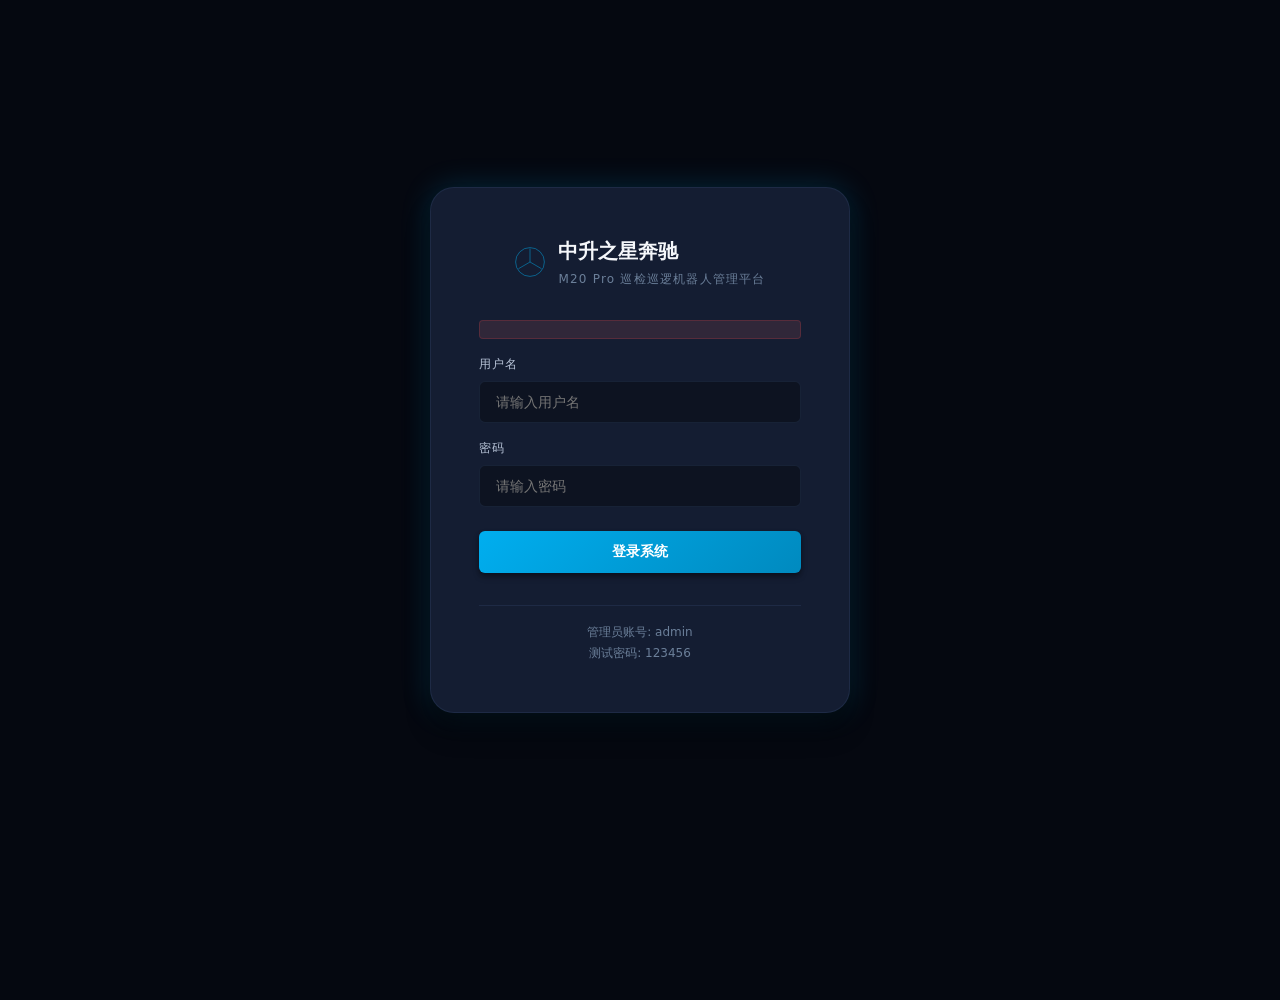
==== web/index.html @ 1d3c9c4a "refactor: 移动Web UI从docs/website到web/目录 - 移动 docs/website/ -> web/ - 更新 readonly-manifest.json: stati" ====
<!doctype html>
<html lang="zh-CN">
<head>
<meta charset="utf-8">
<meta name="viewport" content="width=device-width,initial-scale=1">
<title>中升之星奔驰 · M20 Pro 巡检巡逻机器人管理平台</title>
<link rel="stylesheet" href="css/style.css">
<script src="js/components/icons.js"></script>
<script src="js/components/toast.js"></script>
</head>
<body>
<!-- 登录覆盖层 -->
<div class="login-overlay" id="login-overlay">
  <div class="login-box">
    <div class="login-brand">
      <svg class="brand-star" viewBox="0 0 100 100" aria-label="Mercedes-Benz 三叉星徽" role="img">
        <circle cx="50" cy="50" r="45"/>
        <path d="M50 50 L50 8 M50 50 L14 71 M50 50 L86 71"/>
      </svg>
      <div class="login-brand-text">
        <strong>中升之星奔驰</strong>
        <small>M20 Pro 巡检巡逻机器人管理平台</small>
      </div>
    </div>
    <div class="login-error" id="login-error"></div>
    <form id="login-form" autocomplete="off">
      <label for="login-username">用户名</label>
      <input type="text" id="login-username" placeholder="请输入用户名" required autocomplete="username">
      <label for="login-password">密码</label>
      <input type="password" id="login-password" placeholder="请输入密码" required autocomplete="current-password">
      <button type="submit">登录系统</button>
    </form>
    <div class="login-footer">
      管理员账号: admin<br>
      测试密码: 123456
    </div>
  </div>
</div>

<!-- 主应用 -->
<div class="app" id="main-app" style="display:none" role="main">
  <!-- 状态更新区域（无障碍） -->
  <div id="live-region" aria-live="polite" aria-atomic="true" class="sr-only" style="position:absolute;width:1px;height:1px;overflow:hidden;clip:rect(0,0,0,0)"></div>
  <!-- 侧边栏 -->
  <aside class="sidebar" id="sidebar" role="navigation" aria-label="主导航">
    <div class="brand">
      <svg class="brand-star" viewBox="0 0 100 100" aria-label="Mercedes-Benz" role="img">
        <circle cx="50" cy="50" r="45"/>
        <path d="M50 50 L50 8 M50 50 L14 71 M50 50 L86 71"/>
      </svg>
      <div>
        <strong>中升之星奔驰</strong>
        <small>M20 Pro 巡检平台</small>
      </div>
    </div>
    
    <nav class="nav" aria-label="主导航">
      <button class="active" data-view="dashboard" aria-current="page">
        <svg width="16" height="16" viewBox="0 0 24 24" fill="none" stroke="currentColor" stroke-width="2"><rect x="3" y="3" width="7" height="7"/><rect x="14" y="3" width="7" height="7"/><rect x="14" y="14" width="7" height="7"/><rect x="3" y="14" width="7" height="7"/></svg>
        实时监控
      </button>
      <button data-view="patrol">
        <svg width="16" height="16" viewBox="0 0 24 24" fill="none" stroke="currentColor" stroke-width="2"><circle cx="12" cy="12" r="10"/><polyline points="12 6 12 12 16 14"/></svg>
        巡逻管理
      </button>
      <button data-view="devices">
        <svg width="16" height="16" viewBox="0 0 24 24" fill="none" stroke="currentColor" stroke-width="2"><circle cx="12" cy="12" r="3"/><path d="M19.4 15a1.65 1.65 0 0 0 .33 1.82l.06.06a2 2 0 0 1 0 2.83 2 2 0 0 1-2.83 0l-.06-.06a1.65 1.65 0 0 0-1.82-.33 1.65 1.65 0 0 0-1 1.51V21a2 2 0 0 1-2 2 2 2 0 0 1-2-2v-.09A1.65 1.65 0 0 0 9 19.4a1.65 1.65 0 0 0-1.82.33l-.06.06a2 2 0 0 1-2.83 0 2 2 0 0 1 0-2.83l.06-.06a1.65 1.65 0 0 0 .33-1.82 1.65 1.65 0 0 0-1.51-1H3a2 2 0 0 1-2-2 2 2 0 0 1 2-2h.09A1.65 1.65 0 0 0 4.6 9a1.65 1.65 0 0 0-.33-1.82l-.06-.06a2 2 0 0 1 0-2.83 2 2 0 0 1 2.83 0l.06.06a1.65 1.65 0 0 0 1.82.33H9a1.65 1.65 0 0 0 1-1.51V3a2 2 0 0 1 2-2 2 2 0 0 1 2 2v.09a1.65 1.65 0 0 0 1 1.51 1.65 1.65 0 0 0 1.82-.33l.06-.06a2 2 0 0 1 2.83 0 2 2 0 0 1 0 2.83l-.06.06a1.65 1.65 0 0 0-.33 1.82V9a1.65 1.65 0 0 0 1.51 1H21a2 2 0 0 1 2 2 2 2 0 0 1-2 2h-.09a1.65 1.65 0 0 0-1.51 1z"/></svg>
        设备管理
      </button>
      <button data-view="reports">
        <svg width="16" height="16" viewBox="0 0 24 24" fill="none" stroke="currentColor" stroke-width="2"><line x1="18" y1="20" x2="18" y2="10"/><line x1="12" y1="20" x2="12" y2="4"/><line x1="6" y1="20" x2="6" y2="14"/></svg>
        数据报表
      </button>
      <button data-view="settings">
        <svg width="16" height="16" viewBox="0 0 24 24" fill="none" stroke="currentColor" stroke-width="2"><circle cx="12" cy="12" r="3"/><path d="M19.4 15a1.65 1.65 0 0 0 .33 1.82l.06.06a2 2 0 0 1 0 2.83 2 2 0 0 1-2.83 0l-.06-.06a1.65 1.65 0 0 0-1.82-.33 1.65 1.65 0 0 0-1 1.51V21a2 2 0 0 1-2 2 2 2 0 0 1-2-2v-.09A1.65 1.65 0 0 0 9 19.4a1.65 1.65 0 0 0-1.82.33l-.06.06a2 2 0 0 1-2.83 0 2 2 0 0 1 0-2.83l.06-.06a1.65 1.65 0 0 0 .33-1.82 1.65 1.65 0 0 0-1.51-1H3a2 2 0 0 1-2-2 2 2 0 0 1 2-2h.09A1.65 1.65 0 0 0 4.6 9a1.65 1.65 0 0 0-.33-1.82l-.06-.06a2 2 0 0 1 0-2.83 2 2 0 0 1 2.83 0l.06.06a1.65 1.65 0 0 0 1.82.33H9a1.65 1.65 0 0 0 1-1.51V3a2 2 0 0 1 2-2 2 2 0 0 1 2 2v.09a1.65 1.65 0 0 0 1 1.51 1.65 1.65 0 0 0 1.82-.33l.06-.06a2 2 0 0 1 2.83 0 2 2 0 0 1 0 2.83l-.06.06a1.65 1.65 0 0 0-.33 1.82V9a1.65 1.65 0 0 0 1.51 1H21a2 2 0 0 1 2 2 2 2 0 0 1-2 2h-.09a1.65 1.65 0 0 0-1.51 1z"/></svg>
        系统设置
      </button>
    </nav>
    
    <div class="side-foot">
      中升之星奔驰 · M20 Pro<br>
      GOS: 10.21.31.104
    </div>
  </aside>

  <!-- 主内容区 -->
  <main class="main">
    <!-- 顶部栏 -->
    <header class="topbar">
      <div class="topbar-left">
        <h1>巡检监控中心</h1>
        <p>M20 Pro 移动机器人平台</p>
      </div>
      <div class="topbar-right">
        <span class="status-badge" id="conn-badge">连接中...</span>
        <span class="time" id="clock">--:--:--</span>
        <span class="status-badge" id="alert-count">告警: 0</span>
        <div class="user" id="user-area">
          <div class="avatar">管</div>
          <span>管理员</span>
          <button id="logout-btn" type="button" title="退出登录">×</button>
        </div>
      </div>
    </header>

    <!-- 内容区 -->
    <div class="content" id="content">
      <!-- 实时监控视图 -->
      <div id="view-dashboard" class="view-container">
        <!-- 指标卡片 -->
        <section class="metrics">
          <div class="metric">
            <div class="metric-icon success">
              <svg width="20" height="20" viewBox="0 0 24 24" fill="none" stroke="currentColor" stroke-width="2"><path d="M12 2L2 7l10 5 10-5-10-5z"/><path d="M2 17l10 5 10-5"/><path d="M2 12l10 5 10-5"/></svg>
            </div>
            <div>
              <label>在线巡逻机器人</label>
              <strong id="robot-count">0 台</strong>
              <span id="robot-status">等待连接</span>
            </div>
          </div>
          <div class="metric">
            <div class="metric-icon">
              <svg width="20" height="20" viewBox="0 0 24 24" fill="none" stroke="currentColor" stroke-width="2"><polyline points="23 4 23 10 17 10"/><polyline points="1 20 1 14 7 14"/><path d="M3.51 9a9 9 0 0 1 14.85-3.36L23 10M1 14l4.64 4.36A9 9 0 0 0 20.49 15"/></svg>
            </div>
            <div>
              <label>今日巡检圈数</label>
              <strong id="laps-count">0</strong>
              <span>来自 nav_status</span>
            </div>
          </div>
          <div class="metric">
            <div class="metric-icon">
              <svg width="20" height="20" viewBox="0 0 24 24" fill="none" stroke="currentColor" stroke-width="2"><circle cx="12" cy="12" r="10"/><circle cx="12" cy="12" r="6"/><circle cx="12" cy="12" r="2"/></svg>
            </div>
            <div>
              <label>覆盖率</label>
              <strong id="coverage-rate">0%</strong>
              <span>基于位置数据</span>
            </div>
          </div>
          <div class="metric">
            <div class="metric-icon warning">
              <svg width="20" height="20" viewBox="0 0 24 24" fill="none" stroke="currentColor" stroke-width="2"><path d="M10.29 3.86L1.82 18a2 2 0 0 0 1.71 3h16.94a2 2 0 0 0 1.71-3L13.71 3.86a2 2 0 0 0-3.42 0z"/><line x1="12" y1="9" x2="12" y2="13"/><line x1="12" y1="17" x2="12.01" y2="17"/></svg>
            </div>
            <div>
              <label>待处理工单</label>
              <strong id="work-orders">0</strong>
              <span>异常计数</span>
            </div>
          </div>
        </section>

        <!-- 视频墙 + 状态面板 -->
        <section class="monitor-grid">
          <!-- 左侧：视频墙 -->
          <div class="video-section">
            <div class="camera-wall" id="camera-wall">
              <!-- 前向本体相机 -->
              <div class="camera" data-source="front">
                <div class="camera-header">
                  <span class="camera-label">前向本体相机</span>
                  <span class="camera-status offline" id="status-front">● 未连接</span>
                </div>
                <div class="camera-view">
                  <video id="video-front" class="camera-video" autoplay muted playsinline></video>
                  <div class="camera-placeholder" id="placeholder-front">
                    <div class="placeholder-icon">
                      <svg width="32" height="32" viewBox="0 0 24 24" fill="none" stroke="currentColor" stroke-width="1.5"><path d="M23 19a2 2 0 0 1-2 2H3a2 2 0 0 1-2-2V8a2 2 0 0 1 2-2h4l2-3h6l2 3h4a2 2 0 0 1 2 2z"/><circle cx="12" cy="13" r="4"/></svg>
                    </div>
                    <div class="placeholder-text">前向相机 — 就绪（点击启动）</div>
                  </div>
                </div>
                <div class="camera-controls">
                  <button data-camera-action="start" data-camera="front" title="启动视频">▶ 启动</button>
                  <button data-camera-action="fullscreen" data-camera="front" title="全屏">
                      <svg width="14" height="14" viewBox="0 0 24 24" fill="none" stroke="currentColor" stroke-width="2"><polyline points="15 3 21 3 21 9"/><polyline points="9 21 3 21 3 15"/><line x1="21" y1="3" x2="14" y2="10"/><line x1="3" y1="21" x2="10" y2="14"/></svg>
                      全屏
                    </button>
                  <button data-camera-action="capture" data-camera="front" title="截图">
                    <svg width="14" height="14" viewBox="0 0 24 24" fill="none" stroke="currentColor" stroke-width="2">
                      <path d="M23 19a2 2 0 0 1-2 2H3a2 2 0 0 1-2-2V8a2 2 0 0 1 2-2h4l2-3h6l2 3h4a2 2 0 0 1 2 2z"/>
                      <circle cx="12" cy="13" r="4"/>
                    </svg>
                    截图
                  </button>
                </div>
              </div>
              
              <!-- 后向本体相机 -->
              <div class="camera" data-source="rear">
                <div class="camera-header">
                  <span class="camera-label">后向本体相机</span>
                  <span class="camera-status offline" id="status-rear">● 未连接</span>
                </div>
                <div class="camera-view">
                  <video id="video-rear" class="camera-video" autoplay muted playsinline></video>
                  <div class="camera-placeholder" id="placeholder-rear">
                    <div class="placeholder-icon">
                      <svg width="32" height="32" viewBox="0 0 24 24" fill="none" stroke="currentColor" stroke-width="1.5"><path d="M23 19a2 2 0 0 1-2 2H3a2 2 0 0 1-2-2V8a2 2 0 0 1 2-2h4l2-3h6l2 3h4a2 2 0 0 1 2 2z"/><circle cx="12" cy="13" r="4"/></svg>
                    </div>
                    <div class="placeholder-text">后向相机 — 就绪（点击启动）</div>
                  </div>
                </div>
                <div class="camera-controls">
                  <button data-camera-action="start" data-camera="rear" title="启动视频">▶ 启动</button>
                  <button data-camera-action="fullscreen" data-camera="rear" title="全屏">
                      <svg width="14" height="14" viewBox="0 0 24 24" fill="none" stroke="currentColor" stroke-width="2"><polyline points="15 3 21 3 21 9"/><polyline points="9 21 3 21 3 15"/><line x1="21" y1="3" x2="14" y2="10"/><line x1="3" y1="21" x2="10" y2="14"/></svg>
                      全屏
                    </button>
                  <button data-camera-action="capture" data-camera="rear" title="截图">
                    <svg width="14" height="14" viewBox="0 0 24 24" fill="none" stroke="currentColor" stroke-width="2">
                      <path d="M23 19a2 2 0 0 1-2 2H3a2 2 0 0 1-2-2V8a2 2 0 0 1 2-2h4l2-3h6l2 3h4a2 2 0 0 1 2 2z"/>
                      <circle cx="12" cy="13" r="4"/>
                    </svg>
                    截图
                  </button>
                </div>
              </div>
              
              <!-- 云台可见光相机 -->
              <div class="camera" data-source="thermal">
                <div class="camera-header">
                  <span class="camera-label">云台可见光</span>
                  <span class="camera-status offline" id="status-thermal">● 未连接</span>
                </div>
                <div class="camera-view">
                  <video id="video-thermal" class="camera-video" autoplay muted playsinline></video>
                  <div class="camera-placeholder" id="placeholder-thermal">
                    <div class="placeholder-icon">
                      <svg width="32" height="32" viewBox="0 0 24 24" fill="none" stroke="currentColor" stroke-width="1.5"><path d="M23 19a2 2 0 0 1-2 2H3a2 2 0 0 1-2-2V8a2 2 0 0 1 2-2h4l2-3h6l2 3h4a2 2 0 0 1 2 2z"/><circle cx="12" cy="13" r="4"/></svg>
                    </div>
                    <div class="placeholder-text">云台可见光 — 就绪（点击启动）</div>
                  </div>
                </div>
                <div class="camera-controls">
                  <button data-camera-action="probe" data-camera="thermal" title="探测视频">⚡ 探测</button>
                  <button data-camera-action="fullscreen" data-camera="thermal" title="全屏">
                      <svg width="14" height="14" viewBox="0 0 24 24" fill="none" stroke="currentColor" stroke-width="2"><polyline points="15 3 21 3 21 9"/><polyline points="9 21 3 21 3 15"/><line x1="21" y1="3" x2="14" y2="10"/><line x1="3" y1="21" x2="10" y2="14"/></svg>
                      全屏
                    </button>
                  <button data-camera-action="capture" data-camera="thermal" title="截图">
                    <svg width="14" height="14" viewBox="0 0 24 24" fill="none" stroke="currentColor" stroke-width="2">
                      <path d="M23 19a2 2 0 0 1-2 2H3a2 2 0 0 1-2-2V8a2 2 0 0 1 2-2h4l2-3h6l2 3h4a2 2 0 0 1 2 2z"/>
                      <circle cx="12" cy="13" r="4"/>
                    </svg>
                    截图
                  </button>
                </div>
              </div>
              
              <!-- 热成像相机 -->
              <div class="camera" data-source="body_front">
                <div class="camera-header">
                  <span class="camera-label">热成像相机</span>
                  <span class="camera-status offline" id="status-body_front">● 未连接</span>
                </div>
                <div class="camera-view">
                  <video id="video-body_front" class="camera-video" autoplay muted playsinline></video>
                  <div class="camera-placeholder" id="placeholder-body_front">
                    <div class="placeholder-icon">
                      <svg width="32" height="32" viewBox="0 0 24 24" fill="none" stroke="currentColor" stroke-width="1.5"><path d="M23 19a2 2 0 0 1-2 2H3a2 2 0 0 1-2-2V8a2 2 0 0 1 2-2h4l2-3h6l2 3h4a2 2 0 0 1 2 2z"/><circle cx="12" cy="13" r="4"/></svg>
                    </div>
                    <div class="placeholder-text">热成像相机 — 就绪（点击启动）</div>
                  </div>
                </div>
                <div class="camera-controls">
                  <button data-camera-action="probe" data-camera="body_front" title="探测视频">⚡ 探测</button>
                  <button data-camera-action="fullscreen" data-camera="body_front" title="全屏">
                      <svg width="14" height="14" viewBox="0 0 24 24" fill="none" stroke="currentColor" stroke-width="2"><polyline points="15 3 21 3 21 9"/><polyline points="9 21 3 21 3 15"/><line x1="21" y1="3" x2="14" y2="10"/><line x1="3" y1="21" x2="10" y2="14"/></svg>
                      全屏
                    </button>
                  <button data-camera-action="capture" data-camera="body_front" title="截图">
                    <svg width="14" height="14" viewBox="0 0 24 24" fill="none" stroke="currentColor" stroke-width="2">
                      <path d="M23 19a2 2 0 0 1-2 2H3a2 2 0 0 1-2-2V8a2 2 0 0 1 2-2h4l2-3h6l2 3h4a2 2 0 0 1 2 2z"/>
                      <circle cx="12" cy="13" r="4"/>
                    </svg>
                    截图
                  </button>
                </div>
              </div>
            </div>
            
            <!-- 云台控制 -->
            <div class="gimbal-control" id="gimbal-control">
              <h4>云台控制</h4>
              <div class="gimbal-controls-row">
                <div class="gimbal-param">
                  <label>偏航:</label>
                  <span id="gimbal-yaw" class="gimbal-val">—°</span>
                </div>
                <div class="gimbal-param">
                  <label>俯仰:</label>
                  <span id="gimbal-pitch" class="gimbal-val">—°</span>
                </div>
                <div class="gimbal-param">
                  <label>横滚:</label>
                  <span id="gimbal-roll" class="gimbal-val">—°</span>
                </div>
                <div class="gimbal-param">
                  <label>变倍:</label>
                  <span id="gimbal-zoom" class="gimbal-val">1x</span>
                </div>
                <button class="btn" id="gimbal-connect-btn">连接云台</button>
                <button class="btn" id="gimbal-scan-btn">扫描设备</button>
              </div>
            </div>
            
            <!-- 时间线 -->
            <div class="timeline" id="timeline">
              <h3>巡检任务时间线</h3>
              <div class="timeline-laps" id="timeline-laps">
                <div class="lap pending">1</div>
                <div class="lap pending">2</div>
                <div class="lap pending">3</div>
                <div class="lap pending">4</div>
                <div class="lap pending">5</div>
              </div>
              <div class="timeline-stats">
                <span>已巡检: <strong id="inspected-dist">0.0</strong> km</span>
                <span>总距离: <strong id="total-dist">0.0</strong> km</span>
                <span>异常数: <strong id="timeline-errors">0</strong></span>
              </div>
            </div>
          </div>

          <!-- 右侧：状态面板 -->
          <div class="right-panel">
            <!-- 机器人状态 -->
            <div class="robot-panel" id="robot-panel">
              <div class="robot-header">
                <img src="robot-dog.png" alt="M20 Pro" class="robot-img">
                <div class="robot-info">
                  <strong>M20 Pro</strong>
                  <span id="robot-state">状态: 未连接</span>
                  <span id="robot-pos" style="font-size:10px;color:var(--color-text-muted);margin-top:2px;display:block"></span>
                  <span id="robot-location" style="font-size:10px;color:var(--color-text-muted);margin-top:1px;display:block"></span>
                </div>
                <div class="robot-battery">
                  <div class="battery-dual">
                    <div class="battery-item">
                      <span class="battery-name">前电池</span>
                      <span class="battery-value" id="battery-pct-left">--%</span>
                      <div class="battery-bar mini"><div class="battery-bar-fill" id="battery-bar-left" style="width:0%"></div></div>
                    </div>
                    <div class="battery-item">
                      <span class="battery-name">后电池</span>
                      <span class="battery-value" id="battery-pct-right">--%</span>
                      <div class="battery-bar mini"><div class="battery-bar-fill" id="battery-bar-right" style="width:0%"></div></div>
                    </div>
                  </div>
                  <div class="battery-main">
                    <span class="battery-total" id="battery-pct">--%</span>
                    <span class="battery-label">主电量</span>
                  </div>
                </div>
              </div>
              <div class="robot-status">
                <div class="robot-stat">
                  <label>速度</label>
                  <div class="val" id="speed-state">—</div>
                </div>
                <div class="robot-stat">
                  <label>运动状态</label>
                  <div class="val" id="motion-state">—</div>
                </div>
                <div class="robot-stat">
                  <label>导航状态</label>
                  <div class="val" id="nav-state">—</div>
                </div>
                <div class="robot-stat">
                  <label>步态模式</label>
                  <div class="val" id="gait-state">—</div>
                </div>
                <div class="robot-stat">
                  <label>姿态角</label>
                  <div class="val" id="pose-state">—</div>
                </div>
                <div class="robot-stat">
                  <label>最后更新</label>
                  <div class="val" id="last-update" style="font-size:11px">—</div>
                </div>
              </div>
            </div>
            
            <!-- 巡检地图 -->
            <div class="map-card" id="map-card">
              <div class="map-head">
                <h2>巡检地图</h2>
                <small>机器人位置与巡检点</small>
              </div>
              <div class="map-canvas">
                <canvas id="map-canvas"></canvas>
              </div>
              <div class="map-legend">
                <div><span class="green"></span> 已巡检点</div>
                <div><span class="blue"></span> 当前位置</div>
                <div><span class="red"></span> 告警点</div>
                <div><span class="yellow"></span> 巡检点</div>
              </div>
            </div>
            
            <!-- 控制面板 -->
            <div class="control-panel" id="control-panel">
              <h4><span class="panel-status" id="panel-status"></span>控制面板</h4>
              
              <!-- 模式选择 -->
              <div class="mode-selector">
                <button class="mode-btn active" data-mode="normal" title="常规巡检模式">常规</button>
                <button class="mode-btn" data-mode="assist" title="辅助导航模式">辅助</button>
                <button class="mode-btn" data-mode="navigation" title="自动导航模式">导航</button>
              </div>
              
              <!-- 方向控制（游戏手柄样式） -->
              <div class="joystick-control">
                <div class="joystick-center">
                  <button class="joystick-btn center" id="motion-stand-btn" disabled title="站立">
                    <svg width="18" height="18" viewBox="0 0 24 24" fill="none" stroke="currentColor" stroke-width="2">
                      <path d="M12 2v20M2 12h20"/>
                      <circle cx="12" cy="12" r="3"/>
                    </svg>
                    <small>站立</small>
                  </button>
                </div>
                <div class="joystick-directions">
                  <button class="joystick-btn" id="motion-forward-btn" disabled title="前进">↑</button>
                  <button class="joystick-btn" id="motion-backward-btn" disabled title="后退">↓</button>
                  <button class="joystick-btn" id="motion-left-btn" disabled title="左转">←</button>
                  <button class="joystick-btn" id="motion-right-btn" disabled title="右转">→</button>
                </div>
              </div>
              
              <!-- 功能按钮 -->
              <div class="function-buttons">
                <button class="func-btn charge" id="motion-charge-btn" disabled title="返回充电座">
                  <svg width="14" height="14" viewBox="0 0 24 24" fill="none" stroke="currentColor" stroke-width="2">
                    <rect x="1" y="6" width="18" height="12" rx="2"/>
                    <path d="M23 13v-2"/>
                    <path d="M7 10l-2 4h4l-2 4"/>
                  </svg>
                  回充
                </button>
                <button class="func-btn estop" id="motion-estop-btn" disabled title="紧急停止">
                  <svg width="14" height="14" viewBox="0 0 24 24" fill="none" stroke="currentColor" stroke-width="2">
                    <circle cx="12" cy="12" r="10"/>
                    <circle cx="12" cy="12" r="6"/>
                    <circle cx="12" cy="12" r="2"/>
                  </svg>
                  急停
                </button>
              </div>
              
              <!-- 授权区域 -->
              <div class="auth-section">
                <button class="auth-btn success" id="nav-authorize-btn">
                  <svg width="14" height="14" viewBox="0 0 24 24" fill="none" stroke="currentColor" stroke-width="2"><polyline points="20 6 9 17 4 12"/></svg>
                  授权控制
                </button>
                <button class="auth-btn" id="nav-deauthorize-btn" disabled>撤销授权</button>
                <p class="auth-hint">授权后启用全部控制功能</p>
              </div>
              
              <div class="control-message" id="control-message"></div>
            </div>
          </div>
        </section>
      </div>

      <!-- 巡逻管理视图 -->
      <div id="view-patrol" class="view-container hidden">
        <h2>巡逻管理</h2>
        <div class="tabs" id="patrol-tabs">
          <button class="tab active" data-tab="tasks">巡逻任务</button>
          <button class="tab" data-tab="orders">异常工单</button>
          <button class="tab" data-tab="points">巡检点</button>
        </div>
        <div id="patrol-content">
          <div class="loading"><div class="loading-spinner"></div></div>
        </div>
      </div>

      <!-- 设备管理视图 -->
      <div id="view-devices" class="view-container hidden">
        <h2>设备管理</h2>
        <div class="card">
          <h3>设备列表</h3>
          <div class="table-wrap">
            <table>
              <thead>
                <tr>
                  <th>编号</th>
                  <th>类型</th>
                  <th>名称</th>
                  <th>位置</th>
                  <th>IP地址</th>
                  <th>状态</th>
                  <th>操作</th>
                </tr>
              </thead>
              <tbody id="devices-tbody">
                <tr><td colspan="7" class="empty-state">暂无设备数据</td></tr>
              </tbody>
            </table>
          </div>
        </div>
      </div>

      <!-- 数据报表视图 -->
      <div id="view-reports" class="view-container hidden">
        <h2>数据报表</h2>
        <div class="metrics">
          <div class="metric">
            <div class="metric-icon success">
              <svg width="20" height="20" viewBox="0 0 24 24" fill="none" stroke="currentColor" stroke-width="2"><polyline points="20 6 9 17 4 12"/></svg>
            </div>
            <div>
              <label>今日完成率</label>
              <strong id="report-completion">0%</strong>
              <span>巡检任务完成比例</span>
            </div>
          </div>
          <div class="metric">
            <div class="metric-icon warning">
              <svg width="20" height="20" viewBox="0 0 24 24" fill="none" stroke="currentColor" stroke-width="2"><path d="M10.29 3.86L1.82 18a2 2 0 0 0 1.71 3h16.94a2 2 0 0 0 1.71-3L13.71 3.86a2 2 0 0 0-3.42 0z"/><line x1="12" y1="9" x2="12" y2="13"/><line x1="12" y1="17" x2="12.01" y2="17"/></svg>
            </div>
            <div>
              <label>告警总数</label>
              <strong id="report-alerts">0</strong>
              <span>今日异常告警次数</span>
            </div>
          </div>
          <div class="metric">
            <div class="metric-icon">
              <svg width="20" height="20" viewBox="0 0 24 24" fill="none" stroke="currentColor" stroke-width="2"><path d="M12 2L2 7l10 5 10-5-10-5z"/><path d="M2 17l10 5 10-5"/></svg>
            </div>
            <div>
              <label>设备在线率</label>
              <strong id="report-online">0%</strong>
              <span>设备正常运行时间占比</span>
            </div>
          </div>
          <div class="metric">
            <div class="metric-icon">
              <svg width="20" height="20" viewBox="0 0 24 24" fill="none" stroke="currentColor" stroke-width="2"><polyline points="23 4 23 10 17 10"/><polyline points="1 20 1 14 7 14"/><path d="M3.51 9a9 9 0 0 1 14.85-3.36L23 10M1 14l4.64 4.36A9 9 0 0 0 20.49 15"/></svg>
            </div>
            <div>
              <label>总巡检距离</label>
              <strong id="report-distance">0 km</strong>
              <span>累计巡逻里程</span>
            </div>
          </div>
        </div>
        <div class="card">
          <h3>告警趋势（近7天）</h3>
          <div id="alert-chart" style="height:300px;display:flex;align-items:center;justify-content:center;color:var(--color-text-muted)">
            图表功能开发中...
          </div>
        </div>
      </div>

      <!-- 系统设置视图 -->
      <div id="view-settings" class="view-container hidden">
        <h2>系统设置</h2>
        <div class="monitor-grid">
          <div class="card">
            <h3>运行状态</h3>
            <dl>
              <dt>部署站点</dt>
              <dd>中升之星奔驰</dd>
              <dt>服务</dt>
              <dd id="setting-service">m20-patrol-web</dd>
              <dt>运行模式</dt>
              <dd id="setting-mode">realtime_readonly</dd>
              <dt>控制状态</dt>
              <dd id="setting-control">只读</dd>
              <dt>AOS</dt>
              <dd id="setting-aos">10.21.31.103:30001</dd>
              <dt>NOS</dt>
              <dd id="setting-nos">10.21.31.106</dd>
              <dt>GOS</dt>
              <dd id="setting-gos">10.21.31.104</dd>
              <dt>云台</dt>
              <dd id="setting-gimbal">未连接（云端无法现场连接）</dd>
            </dl>
          </div>
          <div class="card">
            <h3>视频源配置</h3>
            <p style="font-size:var(--fs-xs);color:var(--color-text-muted);margin-bottom:var(--space-4)">仅保存现场RTSP配置；浏览器播放需要后端playback_url。</p>
            <form id="settings-video-form">
              <div class="form-group">
                <label for="rtsp-front">前向本体相机</label>
                <input type="text" id="rtsp-front" name="front" class="input" placeholder="rtsp://10.21.31.103:8554/video1">
              </div>
              <div class="form-group">
                <label for="rtsp-rear">后向本体相机</label>
                <input type="text" id="rtsp-rear" name="rear" class="input" placeholder="rtsp://10.21.31.103:8554/video2">
              </div>
              <div class="form-group">
                <label for="rtsp-thermal">云台可见光</label>
                <input type="text" id="rtsp-thermal" name="thermal" class="input" placeholder="rtsp://10.21.31.108:554/id=1&type=0">
              </div>
              <div class="form-group">
                <label for="rtsp-body_front">热成像</label>
                <input type="text" id="rtsp-body_front" name="body_front" class="input" placeholder="rtsp://10.21.31.108:554/id=2&type=0">
              </div>
              <button type="submit" class="btn btn-primary">保存视频配置</button>
            </form>
            <div id="settings-message" style="margin-top:var(--space-3);font-size:var(--fs-sm)"></div>
          </div>
        </div>
        <div class="card" style="margin-top:var(--space-4)">
          <h3>管理员密码</h3>
          <p style="font-size:var(--fs-xs);color:var(--color-text-muted);margin-bottom:var(--space-4)">测试阶段默认管理员执行全部操作。</p>
          <form id="settings-password-form">
            <div class="form-row">
              <div class="form-group">
                <label for="old-password">当前密码</label>
                <input type="password" id="old-password" name="old_password" class="input" placeholder="当前密码" required>
              </div>
              <div class="form-group">
                <label for="new-password">新密码</label>
                <input type="password" id="new-password" name="new_password" class="input" placeholder="新密码（至少6位）" required>
              </div>
            </div>
            <button type="submit" class="btn btn-primary">修改密码</button>
          </form>
          <div id="password-message" style="margin-top:var(--space-3);font-size:var(--fs-sm)"></div>
        </div>
      </div>
    </div>
  </main>
</div>

<!-- 紧急停止按钮 -->
<button class="emergency-btn" id="emergency-btn" disabled title="需先授权导航控制">
  <svg width="16" height="16" viewBox="0 0 24 24" fill="none" stroke="currentColor" stroke-width="2"><circle cx="12" cy="12" r="10"/><line x1="12" y1="8" x2="12" y2="12"/><line x1="12" y1="16" x2="12.01" y2="16"/></svg>
  紧急停止
  <small>需授权后启用</small>
</button>

<!-- 云台连接弹窗 -->
<div class="modal-overlay" id="gimbal-modal">
  <div class="modal-box">
    <h3>连接云台设备</h3>
    <label>云台 IP 地址</label>
    <input type="text" id="gimbal-host" class="input" placeholder="例如: 10.21.31.108">
    <label>用户名</label>
    <input type="text" id="gimbal-username" class="input" value="admin">
    <label>密码</label>
    <input type="password" id="gimbal-password" class="input" placeholder="云台登录密码">
    <div class="modal-error" id="gimbal-modal-error" style="margin:var(--space-3) 0;font-size:var(--fs-sm)"></div>
    <div style="display:flex;gap:var(--space-3);justify-content:flex-end;margin-top:var(--space-6)">
      <button class="btn" id="gimbal-modal-cancel">取消</button>
      <button class="btn btn-primary" id="gimbal-modal-connect">连接</button>
    </div>
  </div>
</div>

<!-- 视频配置弹窗 -->
<div class="modal-overlay" id="video-config-modal">
  <div class="modal-box">
    <h3>视频源配置</h3>
    <p style="font-size:var(--fs-xs);color:var(--color-text-muted);margin-bottom:var(--space-4)">保存RTSP地址配置；浏览器播放需后端playback_url。</p>
    <div class="form-group">
      <label for="rtsp-front">前向本体相机</label>
      <input type="text" id="rtsp-front" class="input" placeholder="rtsp://10.21.31.103:8554/video1">
    </div>
    <div class="form-group">
      <label for="rtsp-rear">后向本体相机</label>
      <input type="text" id="rtsp-rear" class="input" placeholder="rtsp://10.21.31.103:8554/video2">
    </div>
    <div class="form-group">
      <label for="rtsp-thermal">云台可见光</label>
      <input type="text" id="rtsp-thermal" class="input" placeholder="rtsp://10.21.31.108:554/id=1&type=0">
    </div>
    <div class="form-group">
      <label for="rtsp-body_front">热成像</label>
      <input type="text" id="rtsp-body_front" class="input" placeholder="rtsp://10.21.31.108:554/id=2&type=0">
    </div>
    <div class="modal-error" id="video-config-error" style="margin:var(--space-3) 0;font-size:var(--fs-sm)"></div>
    <div style="display:flex;gap:var(--space-3);justify-content:flex-end;margin-top:var(--space-6)">
      <button class="btn" onclick="window.hideVideoConfigModal()">取消</button>
      <button class="btn btn-primary" id="video-config-submit" onclick="window.saveVideoConfig()">保存</button>
    </div>
  </div>
</div>

<!-- 脚本 -->
<script src="js/state-manager.js"></script>
<script src="js/api-service.js"></script>
<script src="js/ws-service.js"></script>
<script src="js/view-router.js"></script>
<script src="js/views/dashboard.js"></script>
<script src="js/views/patrol.js"></script>
<script src="js/views/devices.js"></script>
<script src="js/views/reports.js"></script>
<script src="js/views/settings.js"></script>
<script src="js/app.js"></script>
<div id="toast-container"></div>
</body>
</html>
---- web/css/style.css ----
/*
 * M20 Pro 巡检巡逻机器人 Web 仪表盘 — 奔驰品牌视觉规范 V2.0
 *
 * 设计原则: 高端、精密、克制、科技感
 * 品牌: 中升之星奔驰
 * 适用分辨率: 1920x1080 基准
 * 升级: 深色奢华配色、分层阴影、玻璃态效果
 */

/* ========== 配色体系 V2.0 ========== */
:root {
  /* 品牌色 - 奔驰银/蓝体系 (升级饱和度和深度) */
  --color-brand-silver: #C8C8C8;
  --color-brand-silver-light: #F0F0F0;
  --color-brand-blue: #00AEEF;  /* 更明亮的奔驰蓝 */
  --color-brand-blue-dark: #008ABF;
  --color-brand-blue-dim: rgba(0, 174, 239, 0.15);
  --color-brand-blue-glow: rgba(0, 174, 239, 0.4);

  /* 背景层级 - 更深邃的层次感 */
  --color-bg-deep: #050810;      /* 更深邃的深蓝黑 */
  --color-bg-primary: #0A0F1C;   /* 主背景 - 深空蓝 */
  --color-bg-secondary: #0F1629; /* 次级背景 */
  --color-bg-card: #141D32;      /* 卡片背景 */
  --color-bg-elevated: #1A2540;  /* 悬浮层 */
  --color-bg-input: #0D1321;     /* 输入框背景 */

  /* 边框 - 更精致的半透明质感 */
  --color-border: rgba(100, 140, 200, 0.12);
  --color-border-hover: rgba(100, 140, 200, 0.25);
  --color-border-active: rgba(0, 174, 239, 0.5);
  --color-border-subtle: rgba(255, 255, 255, 0.05);

  /* 文字 - 更丰富的层次 */
  --color-text-primary: #F5F7FA;    /* 主文字 - 略带蓝调的白 */
  --color-text-secondary: #B8C4D8;  /* 次要文字 */
  --color-text-muted: #6B7F99;      /* 弱化文字 */
  --color-text-disabled: #4A5568;   /* 禁用文字 */

  /* 状态色 - 更精致的饱和度 */
  --color-success: #34D399;
  --color-success-dim: rgba(52, 211, 153, 0.12);
  --color-success-glow: rgba(52, 211, 153, 0.3);
  --color-warning: #FBBF24;
  --color-warning-dim: rgba(251, 191, 36, 0.12);
  --color-warning-glow: rgba(251, 191, 36, 0.3);
  --color-error: #F87171;
  --color-error-dim: rgba(248, 113, 113, 0.12);
  --color-error-glow: rgba(248, 113, 113, 0.3);
  --color-info: #60A5FA;
  --color-info-dim: rgba(96, 165, 250, 0.12);
  --color-info-glow: rgba(96, 165, 250, 0.3);

  /* 品牌强调色 */
  --color-brand-accent: #00AEEF;
  --color-brand-accent-dim: rgba(0, 174, 239, 0.15);
  --color-brand-accent-glow: rgba(0, 174, 239, 0.4);

  /* 品牌色完整变体（新增） */
  --color-brand-dim: rgba(0, 174, 239, 0.12);
  --color-brand-glow: rgba(0, 174, 239, 0.3);

  /* ========== 分层阴影系统 V2.0 ========== */
  --shadow-sm: 0 1px 2px rgba(0, 0, 0, 0.3), 0 1px 3px rgba(0, 0, 0, 0.2);
  --shadow-md: 0 4px 6px rgba(0, 0, 0, 0.3), 0 2px 4px rgba(0, 0, 0, 0.2);
  --shadow-lg: 0 10px 15px rgba(0, 0, 0, 0.3), 0 4px 6px rgba(0, 0, 0, 0.2);
  --shadow-xl: 0 20px 25px rgba(0, 0, 0, 0.3), 0 10px 10px rgba(0, 0, 0, 0.2);
  --shadow-inner: inset 0 2px 4px rgba(0, 0, 0, 0.3);
  --shadow-glow: 0 0 20px rgba(0, 174, 239, 0.15), 0 0 40px rgba(0, 174, 239, 0.05);
  --shadow-brand: 0 0 30px rgba(0, 174, 239, 0.2);
  --shadow-card: 0 4px 20px rgba(0, 0, 0, 0.4), inset 0 1px 0 rgba(255, 255, 255, 0.05);
  --shadow-card-hover: 0 8px 30px rgba(0, 0, 0, 0.5), inset 0 1px 0 rgba(255, 255, 255, 0.08);

  /* ========== 玻璃态效果 ========== */
  --glass-bg: rgba(20, 29, 50, 0.8);
  --glass-border: rgba(255, 255, 255, 0.08);
  --glass-shadow: 0 8px 32px rgba(0, 0, 0, 0.4);

  /* 字体系统 */
  --font-sans: "Inter", "Noto Sans SC", "PingFang SC", "Microsoft YaHei", system-ui, sans-serif;
  --font-mono: "JetBrains Mono", "Fira Code", "Cascadia Code", monospace;
  --font-display: "Inter", system-ui, sans-serif;

  /* 字号系统 */
  --fs-xs: 0.75rem;    /* 12px */
  --fs-sm: 0.8125rem;  /* 13px */
  --fs-base: 0.875rem; /* 14px */
  --fs-md: 0.9375rem;  /* 15px */
  --fs-lg: 1.0625rem;  /* 17px */
  --fs-xl: 1.25rem;    /* 20px */
  --fs-2xl: 1.5rem;    /* 24px */
  --fs-3xl: 1.875rem;  /* 30px */
  --fs-4xl: 2.25rem;   /* 36px */

  /* 行高系统 */
  --lh-tight: 1.2;
  --lh-base: 1.5;
  --lh-relaxed: 1.75;

  /* 间距系统 (4px 基准) */
  --space-1: 0.25rem;   /* 4px */
  --space-2: 0.5rem;    /* 8px */
  --space-3: 0.75rem;   /* 12px */
  --space-4: 1rem;      /* 16px */
  --space-5: 1.25rem;   /* 20px */
  --space-6: 1.5rem;    /* 24px */
  --space-8: 2rem;      /* 32px */
  --space-10: 2.5rem;   /* 40px */
  --space-12: 3rem;     /* 48px */
  --space-16: 4rem;     /* 64px */

  /* 圆角系统 */
  --r-sm: 4px;
  --r-md: 6px;
  --r-lg: 10px;
  --r-xl: 16px;
  --r-2xl: 24px;
  --r-full: 9999px;

  /* 过渡动效 - 统一缓动曲线 */
  --transition-fast: 150ms cubic-bezier(0.4, 0, 0.2, 1);
  --transition-base: 250ms cubic-bezier(0.4, 0, 0.2, 1);
  --transition-slow: 350ms cubic-bezier(0.4, 0, 0.2, 1);
  --transition-spring: 500ms cubic-bezier(0.34, 1.56, 0.64, 1);

  /* 动画时长 */
  --duration-fast: 300ms;
  --duration-base: 400ms;
  --duration-slow: 500ms;

  /* 布局常量 */
  --sidebar-width: 260px;
  --topbar-height: 60px;
  --statusbar-height: 28px;
}

/* ========== 基础重置 ========== */
*, *::before, *::after {
  box-sizing: border-box;
}

html, body {
  height: 100%;
  overflow: hidden;
  margin: 0;
  padding: 0;
}

body {
  background: var(--color-bg-deep);
  color: var(--color-text-primary);
  font: var(--fs-base) / var(--lh-base) var(--font-sans);
  -webkit-font-smoothing: antialiased;
  -moz-osx-font-smoothing: grayscale;
  font-variant-numeric: tabular-nums;
  text-rendering: optimizeLegibility;
}

button, input, select, textarea {
  font-family: inherit;
  font-size: inherit;
}

/* 按钮基础样式 */
button {
  cursor: pointer;
  border: none;
  background: none;
  transition: transform var(--transition-fast),
              background-color var(--transition-base),
              border-color var(--transition-base);
}

button:active {
  transform: scale(0.96);
}

button:focus-visible {
  outline: 2px solid var(--color-brand-blue);
  outline-offset: 2px;
  border-radius: var(--r-sm);
}

/* 按钮禁用状态增强 */
button:disabled,
input:disabled,
select:disabled {
  opacity: 0.5;
  cursor: not-allowed;
  position: relative;
}

/* 禁用按钮tooltip提示 */
button[title]:not(:enabled):hover::after {
  content: attr(title);
  position: absolute;
  bottom: calc(100% + 8px);
  left: 50%;
  transform: translateX(-50%);
  padding: 6px 12px;
  background: var(--color-bg-elevated);
  border: 1px solid var(--color-border-hover);
  border-radius: var(--r-sm);
  font-size: var(--fs-xs);
  color: var(--color-text-primary);
  white-space: nowrap;
  z-index: 1000;
  pointer-events: none;
  box-shadow: var(--shadow-lg);
}

/* tooltip箭头 */
button[title]:not(:enabled):hover::before {
  content: '';
  position: absolute;
  bottom: calc(100% + 2px);
  left: 50%;
  transform: translateX(-50%);
  border: 5px solid transparent;
  border-top-color: var(--color-border-hover);
  z-index: 1000;
  pointer-events: none;
}

/* 骨架屏加载动画 */
@keyframes shimmer {
  0% { background-position: -200% 0; }
  100% { background-position: 200% 0; }
}

.skeleton {
  background: linear-gradient(90deg,
    var(--color-bg-elevated) 25%,
    var(--color-bg-card) 50%,
    var(--color-bg-elevated) 75%);
  background-size: 200% 100%;
  animation: shimmer 1.5s infinite;
  border-radius: var(--r-sm);
  will-change: background-position;
}

/* 脉冲动画 - 用于实时状态指示器 */
@keyframes pulse {
  0%, 100% { opacity: 1; transform: scale(1); }
  50% { opacity: 0.7; transform: scale(1.1); }
}

.pulse {
  animation: pulse 2s ease-in-out infinite;
  will-change: transform, opacity;
}

/* 脉冲光环效果 */
@keyframes pulse-ring {
  0% { box-shadow: 0 0 0 0 rgba(34, 197, 94, 0.4); }
  70% { box-shadow: 0 0 0 10px rgba(34, 197, 94, 0); }
  100% { box-shadow: 0 0 0 0 rgba(34, 197, 94, 0); }
}

.pulse-ring {
  animation: pulse-ring 2s ease-out infinite;
  will-change: box-shadow;
}

/* 相机在线脉冲 */
@keyframes camera-pulse {
  0%, 100% { box-shadow: 0 0 0 0 var(--color-success-glow); }
  50% { box-shadow: 0 0 20px 4px var(--color-success-glow); }
}

.camera.connected {
  animation: camera-pulse 3s ease-in-out infinite;
}

/* 电池低电量脉冲 */
@keyframes battery-pulse {
  0%, 100% { opacity: 1; }
  50% { opacity: 0.6; }
}

.battery-bar-fill.low {
  animation: battery-pulse 1.5s ease-in-out infinite;
}

.battery-bar-fill.medium {
  background: var(--color-warning) !important;
  opacity: 0.8;
}

/* 滑入动画 */
@keyframes slideInRight {
  from { transform: translateX(100%); opacity: 0; }
  to { transform: translateX(0); opacity: 1; }
}

@keyframes slideInUp {
  from { transform: translateY(20px); opacity: 0; }
  to { transform: translateY(0); opacity: 1; }
}

@keyframes fadeIn {
  from { opacity: 0; }
  to { opacity: 1; }
}

@keyframes scaleIn {
  from { transform: scale(0.9); opacity: 0; }
  to { transform: scale(1); opacity: 1; }
}

.slide-in-right {
  animation: slideInRight var(--duration-base) ease-out;
  will-change: transform, opacity;
}

.slide-in-up {
  animation: slideInUp var(--duration-base) ease-out;
  will-change: transform, opacity;
}

.fade-in {
  animation: fadeIn var(--duration-base) ease-out;
  will-change: opacity;
}

.scale-in {
  animation: scaleIn var(--duration-slow) var(--transition-spring);
  will-change: transform, opacity;
}

/* 数据卡片数字递增动画 */
@keyframes countUp {
  from { opacity: 0; transform: translateY(10px); }
  to { opacity: 1; transform: translateY(0); }
}

.data-change {
  animation: countUp var(--duration-fast) ease-out;
  will-change: transform, opacity;
}

::selection {
  background: var(--color-brand-blue-dim);
  color: var(--color-brand-silver-light);
}

::-webkit-scrollbar {
  width: 6px;
  height: 6px;
}

::-webkit-scrollbar-track {
  background: transparent;
}

::-webkit-scrollbar-thumb {
  background: rgba(100, 140, 200, 0.3);
  border-radius: 3px;
}

::-webkit-scrollbar-thumb:hover {
  background: rgba(100, 140, 200, 0.5);
}

/* ========== 主布局 ========== */
.app {
  min-height: 100vh;
  display: flex;
  background: var(--color-bg-deep);
  position: relative;
  overflow: hidden;
}

/* 背景光效 */
.app::before {
  content: '';
  position: fixed;
  inset: 0;
  background: radial-gradient(ellipse 80% 50% at 50% -20%, rgba(0, 160, 233, 0.08), transparent 60%);
  pointer-events: none;
}

.app::after {
  content: '';
  position: fixed;
  bottom: 0;
  left: 0;
  right: 0;
  height: 200px;
  background: linear-gradient(to top, rgba(0, 160, 233, 0.03), transparent);
  pointer-events: none;
}

/* ========== 登录覆盖层 ========== */
.login-overlay {
  position: fixed;
  inset: 0;
  background: var(--color-bg-deep);
  z-index: 1000;
  display: flex;
  align-items: center;
  justify-content: center;
  backdrop-filter: blur(12px);
}

.login-box {
  background: var(--color-bg-card);
  border: 1px solid var(--color-border);
  border-radius: var(--r-2xl);
  padding: var(--space-12);
  width: 420px;
  max-width: 90vw;
  box-shadow: var(--shadow-xl), var(--shadow-brand);
  animation: slideUp 0.4s ease;
}

@keyframes slideUp {
  from {
    opacity: 0;
    transform: translateY(30px);
  }
  to {
    opacity: 1;
    transform: translateY(0);
  }
}

.login-box h2 {
  margin: 0 0 var(--space-3);
  font-size: var(--fs-2xl);
  color: var(--color-text-primary);
  text-align: center;
  font-weight: 600;
  letter-spacing: -0.02em;
}

.login-box .login-brand {
  display: flex;
  align-items: center;
  justify-content: center;
  gap: var(--space-3);
  margin-bottom: var(--space-8);
}

.login-box .login-brand svg {
  width: 48px;
  height: 48px;
}

.login-box .login-brand svg circle,
.login-box .login-brand svg path {
  stroke: var(--color-brand-blue);
  fill: none;
  stroke-width: 1.5;
}

.login-box .login-brand-text {
  text-align: left;
}

.login-box .login-brand-text strong {
  display: block;
  font-size: var(--fs-xl);
  color: var(--color-text-primary);
  font-weight: 600;
}

.login-box .login-brand-text small {
  display: block;
  color: var(--color-text-muted);
  font-size: var(--fs-xs);
  letter-spacing: 0.1em;
  margin-top: 4px;
}

.login-box p {
  margin: 0 0 var(--space-6);
  font-size: var(--fs-sm);
  color: var(--color-text-muted);
  text-align: center;
}

.login-box label {
  display: block;
  font-size: var(--fs-xs);
  color: var(--color-text-secondary);
  margin-bottom: var(--space-2);
  text-transform: uppercase;
  letter-spacing: 0.08em;
  font-weight: 500;
}

.login-box input {
  width: 100%;
  padding: var(--space-3) var(--space-4);
  border: 1px solid var(--color-border);
  border-radius: var(--r-md);
  background: var(--color-bg-input);
  color: var(--color-text-primary);
  font-size: var(--fs-base);
  margin-bottom: var(--space-4);
  transition: all var(--transition-fast);
}

.login-box input:focus {
  outline: none;
  border-color: var(--color-brand-blue);
  box-shadow: 0 0 0 3px var(--color-brand-blue-dim);
  background: var(--color-bg-card);
}

.login-box button[type="submit"] {
  width: 100%;
  padding: var(--space-3) var(--space-6);
  border: none;
  border-radius: var(--r-md);
  background: linear-gradient(135deg, var(--color-brand-blue), var(--color-brand-blue-dark));
  color: #fff;
  font-size: var(--fs-base);
  font-weight: 600;
  cursor: pointer;
  transition-property: transform, box-shadow;
  transition-duration: var(--transition-fast);
  transition-timing-function: ease;
  margin-top: var(--space-2);
  box-shadow: var(--shadow-md);
}

.login-box button[type="submit"]:hover {
  transform: translateY(-2px);
  box-shadow: var(--shadow-lg), var(--shadow-glow);
}

.login-box button[type="submit"]:active {
  transform: translateY(0);
}

.login-error {
  color: var(--color-error);
  font-size: var(--fs-sm);
  margin-bottom: var(--space-4);
  text-align: center;
  min-height: 1.5em;
  padding: var(--space-2) var(--space-3);
  background: var(--color-error-dim);
  border-radius: var(--r-sm);
  border: 1px solid rgba(239, 68, 68, 0.2);
}

.login-footer {
  margin-top: var(--space-8);
  font-size: var(--fs-xs);
  color: var(--color-text-muted);
  text-align: center;
  padding-top: var(--space-4);
  border-top: 1px solid var(--color-border);
  line-height: var(--lh-relaxed);
}

/* ========== 侧边栏 ========== */
.sidebar {
  width: var(--sidebar-width);
  flex: 0 0 var(--sidebar-width);
  background: var(--color-bg-primary);
  border-right: 1px solid var(--color-border);
  display: flex;
  flex-direction: column;
  position: relative;
  z-index: 10;
  box-shadow: 4px 0 24px rgba(0, 0, 0, 0.3);
}

.sidebar::after {
  content: '';
  position: absolute;
  inset: 0;
  background: linear-gradient(180deg, transparent 0%, rgba(0, 174, 239, 0.05) 50%, transparent 100%);
  pointer-events: none;
}

/* 品牌区 */
.brand {
  height: var(--topbar-height);
  padding: var(--space-5);
  display: flex;
  align-items: center;
  gap: var(--space-3);
  border-bottom: 1px solid var(--color-border);
}

.brand-star {
  width: 32px;
  height: 32px;
  flex: 0 0 32px;
}

.brand-star circle,
.brand-star path {
  stroke: var(--color-brand-blue);
  fill: none;
  stroke-width: 1.5;
}

.brand strong {
  display: block;
  font-size: var(--fs-md);
  color: var(--color-text-primary);
  font-weight: 600;
}

.brand small {
  display: block;
  color: var(--color-text-muted);
  font-size: var(--fs-xs);
  letter-spacing: 0.08em;
  margin-top: 2px;
}

/* 导航 */
.nav {
  padding: var(--space-3);
  flex: 1;
  overflow-y: auto;
}

.nav button {
  height: 42px;
  width: 100%;
  border: 1px solid transparent;
  border-radius: var(--r-md);
  background: transparent;
  color: var(--color-text-secondary);
  text-align: left;
  padding: 0 var(--space-4);
  display: flex;
  align-items: center;
  gap: var(--space-3);
  cursor: pointer;
  margin-bottom: var(--space-1);
  transition: all var(--transition-fast);
  font-size: var(--fs-sm);
  position: relative;
  overflow: hidden;
}

.nav button::before {
  content: '';
  position: absolute;
  left: 0;
  top: 0;
  bottom: 0;
  width: 3px;
  background: var(--color-brand-blue);
  opacity: 0;
  transition: opacity var(--transition-fast);
}

.nav button:hover {
  background: var(--color-bg-card);
  border-color: var(--color-border-hover);
  color: var(--color-text-primary);
}

.nav button:hover::before {
  opacity: 0.6;
}

.nav button.active {
  background: var(--color-brand-blue-dim);
  border-color: rgba(0, 174, 239, 0.3);
  color: var(--color-brand-blue);
  font-weight: 500;
  box-shadow: inset 0 1px 0 rgba(255, 255, 255, 0.05);
}

.nav button.active::before {
  opacity: 1;
  background: linear-gradient(180deg, var(--color-brand-blue), var(--color-brand-blue-dark));
}

.nav i {
  font-style: normal;
  width: 20px;
  text-align: center;
  font-size: var(--fs-lg);
  color: var(--color-text-muted);
  transition: color var(--transition-fast);
}

.nav button:hover i,
.nav button.active i {
  color: var(--color-brand-blue);
}

/* 子菜单 */
.nav-sub {
  padding-left: var(--space-10);
  margin-bottom: var(--space-2);
}

.nav-sub button {
  height: 36px;
  font-size: var(--fs-xs);
}

/* 侧边栏底部 */
.side-foot {
  padding: var(--space-4) var(--space-5);
  border-top: 1px solid var(--color-border);
  color: var(--color-text-muted);
  font-size: var(--fs-xs);
  line-height: var(--lh-relaxed);
  text-align: center;
}

/* ========== 主内容区 ========== */
.main {
  min-width: 0;
  flex: 1;
  display: flex;
  flex-direction: column;
  height: 100vh;
  overflow: hidden;
  position: relative;
}

/* 视图容器 - 固定高度，不滚动 */
.view-container {
  flex: 1;
  overflow-y: auto;
  overflow-x: hidden;
  padding: var(--space-4);
  display: flex;
  flex-direction: column;
}

.view-container h2 {
  margin-top: 0;
  flex-shrink: 0;
}

/* 顶部栏 */
.topbar {
  height: var(--topbar-height);
  background: rgba(13, 18, 32, 0.95);
  border-bottom: 1px solid var(--color-border);
  display: flex;
  align-items: center;
  padding: 0 var(--space-6);
  backdrop-filter: blur(12px);
  position: relative;
  z-index: 5;
  flex-shrink: 0;
}

.topbar::after {
  content: '';
  position: absolute;
  bottom: 0;
  left: 0;
  right: 0;
  height: 1px;
  background: linear-gradient(90deg, transparent, var(--color-brand-blue), transparent);
  opacity: 0.4;
}

.topbar-left {
  display: flex;
  align-items: center;
  gap: var(--space-4);
}

.topbar h1 {
  margin: 0;
  font-size: var(--fs-2xl);
  color: var(--color-text-primary);
  font-weight: 600;
  letter-spacing: -0.01em;
}

.topbar p {
  margin: 0;
  font-size: var(--fs-xs);
  color: var(--color-text-muted);
}

.topbar-right {
  margin-left: auto;
  display: flex;
  align-items: center;
  gap: var(--space-4);
}

/* 状态徽章增强 */
.status-badge {
  padding: var(--space-1) var(--space-3);
  border-radius: var(--r-full);
  font-size: var(--fs-xs);
  font-weight: 500;
  border: 1px solid var(--color-border);
  color: var(--color-text-secondary);
  background: var(--color-bg-card);
  transition: all var(--transition-fast);
  box-shadow: var(--shadow-sm);
  display: inline-flex;
  align-items: center;
  gap: var(--space-2);
}

.status-badge.ok {
  border-color: rgba(52, 211, 153, 0.3);
  color: var(--color-success);
  background: var(--color-success-dim);
  box-shadow: 0 0 12px var(--color-success-glow);
  animation: pulse-ok 2s ease-in-out infinite;
}

@keyframes pulse-ok {
  0%, 100% { box-shadow: 0 0 12px var(--color-success-glow); }
  50% { box-shadow: 0 0 20px var(--color-success-glow), 0 0 30px rgba(52, 211, 153, 0.1); }
}

.status-badge.warn {
  border-color: rgba(251, 191, 36, 0.3);
  color: var(--color-warning);
  background: var(--color-warning-dim);
  box-shadow: 0 0 12px var(--color-warning-glow);
}

.status-badge.blocked {
  border-color: rgba(239, 68, 68, 0.3);
  color: var(--color-error);
  background: var(--color-error-dim);
}

/* 时间显示 */
.time {
  font-size: var(--fs-sm);
  color: var(--color-text-muted);
  font-variant-numeric: tabular-nums;
  font-family: var(--font-mono);
  padding: var(--space-1) var(--space-3);
  background: var(--color-bg-card);
  border-radius: var(--r-sm);
  border: 1px solid var(--color-border);
}

/* 用户区 */
.user {
  display: flex;
  align-items: center;
  gap: var(--space-2);
  padding: var(--space-2) var(--space-3);
  border-radius: var(--r-lg);
  background: var(--color-bg-card);
  border: 1px solid var(--color-border);
  transition: all var(--transition-fast);
  cursor: pointer;
}

.user:hover {
  border-color: var(--color-border-hover);
}

.avatar {
  width: 28px;
  height: 28px;
  border-radius: var(--r-full);
  background: linear-gradient(135deg, var(--color-brand-blue), var(--color-brand-blue-dark));
  display: grid;
  place-items: center;
  font-size: var(--fs-sm);
  font-weight: 600;
  color: #fff;
  box-shadow: var(--shadow-sm);
}

/* ========== 内容区 ========== */
.content {
  padding: var(--space-5) var(--space-6);
  flex: 1;
  overflow-y: auto;
}

.form-select-sm {
  padding: var(--space-1) var(--space-2) !important;
  font-size: var(--fs-xs);
}

.empty-state td {
  text-align: center;
  color: var(--color-text-muted);
  padding: var(--space-8);
}

/* ========== 指标卡片增强 ========== */
.metrics {
  display: grid;
  grid-template-columns: repeat(4, 1fr);
  gap: var(--space-4);
  margin-bottom: var(--space-5);
}

.metric {
  background: var(--color-bg-card);
  border: 1px solid var(--color-border);
  border-radius: var(--r-lg);
  padding: var(--space-5) var(--space-6);
  display: flex;
  align-items: center;
  gap: var(--space-4);
  transition: all var(--transition-base);
  position: relative;
  overflow: hidden;
}

.metric::before {
  content: '';
  position: absolute;
  inset: 0;
  background: linear-gradient(135deg, var(--color-bg-elevated), transparent);
  opacity: 0;
  transition: opacity var(--transition-base);
}

.metric::after {
  content: '';
  position: absolute;
  top: 0;
  left: var(--space-4);
  right: var(--space-4);
  height: 1px;
  background: linear-gradient(90deg, transparent, rgba(255, 255, 255, 0.12), transparent);
  pointer-events: none;
}

.metric:hover {
  border-color: var(--color-border-hover);
  transform: translateY(-2px);
  box-shadow: var(--shadow-md), 0 0 20px var(--color-brand-blue-dim);
}

.metric:hover::before {
  opacity: 1;
}

.metric-icon {
  width: 48px;
  height: 48px;
  border-radius: var(--r-md);
  background: var(--color-brand-blue-dim);
  display: grid;
  place-items: center;
  font-size: var(--fs-xl);
  color: var(--color-brand-blue);
  transition-property: transform, color, background-color;
  transition-duration: var(--transition-base);
  transition-timing-function: ease;
  flex-shrink: 0;
}

.metric:hover .metric-icon {
  background: var(--color-brand-blue);
  color: #fff;
  transform: scale(1.05);
}

.metric-icon.success {
  background: var(--color-success-dim);
  color: var(--color-success);
}

.metric-icon.warning {
  background: var(--color-warning-dim);
  color: var(--color-warning);
}

.metric-icon.error {
  background: var(--color-error-dim);
  color: var(--color-error);
}

.metric label {
  font-size: var(--fs-xs);
  color: var(--color-text-muted);
  text-transform: uppercase;
  letter-spacing: 0.06em;
  display: block;
  margin-bottom: var(--space-1);
  font-weight: 500;
}

.metric strong {
  font-size: var(--fs-2xl);
  font-weight: 700;
  color: var(--color-text-primary);
  display: block;
  line-height: var(--lh-tight);
  font-family: var(--font-mono);
  font-variant-numeric: tabular-nums;
}

.metric span {
  font-size: var(--fs-xs);
  color: var(--color-text-muted);
  margin-top: var(--space-1);
  display: block;
}

/* ========== 监控网格 ========== */
.monitor-grid {
  display: grid;
  grid-template-columns: 1fr 380px;
  gap: var(--space-4);
  align-items: start;
}

/* 左侧视频区域 */
.video-section {
  display: flex;
  flex-direction: column;
  gap: var(--space-4);
}

/* 右侧面板 - 固定宽度，粘性定位 */
.right-panel {
  display: flex;
  flex-direction: column;
  gap: var(--space-4);
  position: sticky;
  top: calc(var(--topbar-height) + var(--space-4));
  max-height: calc(100vh - var(--topbar-height) - var(--space-8));
  overflow-y: auto;
  padding-right: var(--space-2);
}

/* ========== 视频墙 ========== */
.camera-wall {
  display: grid;
  grid-template-columns: repeat(2, 1fr);
  gap: var(--space-4);
  margin-bottom: var(--space-4);
}

.camera {
  background: var(--color-bg-card);
  border: 1px solid var(--color-border);
  border-radius: var(--r-lg);
  overflow: hidden;
  position: relative;
  transition: all var(--transition-base);
}

.camera:hover {
  border-color: var(--color-border-hover);
  box-shadow: var(--shadow-md);
}

.camera-header {
  padding: var(--space-3) var(--space-4);
  background: rgba(0, 0, 0, 0.3);
  border-bottom: 1px solid var(--color-border);
  display: flex;
  align-items: center;
  justify-content: space-between;
  font-size: var(--fs-sm);
  color: var(--color-text-secondary);
  font-weight: 500;
}

.camera-label {
  display: flex;
  align-items: center;
  gap: var(--space-2);
}

.camera-status {
  display: flex;
  align-items: center;
  gap: var(--space-2);
  font-size: var(--fs-xs);
}

.camera-status::before {
  content: '';
  width: 8px;
  height: 8px;
  border-radius: var(--r-full);
  background: var(--color-text-muted);
}

.camera-status.online::before {
  background: var(--color-success);
  box-shadow: 0 0 8px rgba(34, 197, 94, 0.5);
}

.camera-status.offline::before {
  background: var(--color-error);
}

.camera-status.unverified::before {
  background: var(--color-warning);
}

.camera-view {
  position: relative;
  aspect-ratio: 16 / 9;
  background: #000;
}

.camera-video {
  width: 100%;
  height: 100%;
  object-fit: cover;
  display: none;
  transition: opacity var(--transition-fast);
}

.camera-video.active {
  display: block;
}

.camera-placeholder {
  position: absolute;
  inset: 0;
  display: flex;
  flex-direction: column;
  align-items: center;
  justify-content: center;
  gap: var(--space-3);
  background: linear-gradient(145deg, var(--color-bg-secondary), var(--color-bg-deep));
}

.placeholder-icon {
  font-size: var(--fs-3xl);
  opacity: 0.3;
}

.placeholder-text {
  font-size: var(--fs-xs);
  color: var(--color-text-muted);
  text-align: center;
  padding: 0 var(--space-6);
}

.camera-controls {
  padding: var(--space-3) var(--space-4);
  display: flex;
  gap: var(--space-2);
  border-top: 1px solid var(--color-border);
}

.camera-tools button {
  flex: 1;
  padding: var(--space-2) var(--space-3);
  border: 1px solid var(--color-border);
  border-radius: var(--r-sm);
  background: var(--color-bg-secondary);
  color: var(--color-text-secondary);
  font-size: var(--fs-xs);
  cursor: pointer;
  transition: all var(--transition-fast);
  display: flex;
  align-items: center;
  justify-content: center;
  gap: var(--space-1);
}

.camera-tools button:hover:not(:disabled) {
  background: var(--color-bg-card);
  color: var(--color-text-primary);
  border-color: var(--color-border-hover);
}

.camera-tools button:active {
  transform: scale(0.97);
}

.camera-tools button:disabled {
  opacity: 0.4;
  cursor: not-allowed;
}

/* 云台控制 */
.gimbal-control {
  background: var(--color-bg-card);
  border: 1px solid var(--color-border);
  border-radius: var(--r-lg);
  padding: var(--space-4);
  margin-bottom: var(--space-4);
}

.gimbal-control h4 {
  margin: 0 0 var(--space-3);
  font-size: var(--fs-sm);
  color: var(--color-text-secondary);
  font-weight: 500;
  text-transform: uppercase;
  letter-spacing: 0.06em;
}

.gimbal-controls-row {
  display: flex;
  gap: var(--space-3);
  align-items: center;
  flex-wrap: wrap;
}

.gimbal-param {
  display: flex;
  align-items: center;
  gap: var(--space-2);
  padding: var(--space-2) var(--space-3);
  background: var(--color-bg-secondary);
  border-radius: var(--r-md);
  border: 1px solid var(--color-border);
}

.gimbal-param label {
  font-size: var(--fs-xs);
  color: var(--color-text-muted);
  white-space: nowrap;
}

.gimbal-param value {
  font-size: var(--fs-sm);
  color: var(--color-text-primary);
  font-family: var(--font-mono);
}

.gimbal-val {
  font-size: var(--fs-sm);
  color: var(--color-text-primary);
  font-family: var(--font-mono);
}

/* ========== 机器人状态面板 ========== */
.robot-panel {
  background: var(--color-bg-card);
  border: 1px solid var(--color-border);
  border-radius: var(--r-lg);
  overflow: hidden;
  transition: all var(--transition-base);
}

.robot-panel:hover {
  border-color: var(--color-border-hover);
  box-shadow: var(--shadow-md);
}

.robot-header {
  padding: var(--space-4);
  border-bottom: 1px solid var(--color-border);
  display: flex;
  align-items: center;
  gap: var(--space-4);
  background: rgba(0, 0, 0, 0.2);
}

.robot-img {
  width: 64px;
  height: 64px;
  object-fit: contain;
  border-radius: var(--r-md);
  border: 1px solid var(--color-border);
  background: var(--color-bg-secondary);
}

.robot-info strong {
  display: block;
  font-size: var(--fs-md);
  color: var(--color-text-primary);
  font-weight: 600;
}

.robot-info span {
  display: block;
  font-size: var(--fs-xs);
  color: var(--color-text-muted);
  margin-top: 2px;
}

.robot-battery {
  margin-left: auto;
  text-align: right;
}

.robot-battery .battery-dual {
  display: flex;
  flex-direction: column;
  gap: 6px;
  margin-bottom: 8px;
}

.robot-battery .battery-item {
  display: flex;
  align-items: center;
  gap: 6px;
  font-size: 11px;
}

.robot-battery .battery-name {
  color: var(--color-text-muted);
  width: 32px;
  text-align: left;
}

.robot-battery .battery-value {
  font-size: 13px;
  font-weight: 600;
  color: var(--color-success);
  width: 36px;
  text-align: right;
}

.robot-battery .battery-bar.mini {
  flex: 1;
  height: 4px;
  background: var(--color-bg-input);
  border-radius: 2px;
  overflow: hidden;
}

.robot-battery .battery-main {
  display: flex;
  align-items: baseline;
  justify-content: flex-end;
  gap: 4px;
}

.robot-battery .battery-total {
  font-size: 24px;
  font-weight: 700;
  color: var(--color-success);
  line-height: 1;
}

.robot-battery .battery-label {
  font-size: 11px;
  color: var(--color-text-muted);
}

.robot-status {
  padding: var(--space-4);
  display: grid;
  grid-template-columns: repeat(2, 1fr);
  gap: var(--space-3);
}

.robot-stat {
  padding: var(--space-3);
  background: var(--color-bg-secondary);
  border-radius: var(--r-md);
  border: 1px solid var(--color-border);
}

.robot-stat label {
  display: block;
  font-size: var(--fs-xs);
  color: var(--color-text-muted);
  margin-bottom: var(--space-1);
  text-transform: uppercase;
  letter-spacing: 0.05em;
}

.robot-stat .val {
  font-size: var(--fs-md);
  color: var(--color-text-primary);
  font-weight: 500;
  font-family: var(--font-mono);
}

/* ========== 控制面板 ========== */
.control-panel {
  background: var(--color-bg-card);
  border: 1px solid var(--color-border);
  border-radius: var(--r-xl);
  padding: var(--space-5);
  margin-top: var(--space-4);
  box-shadow: var(--shadow-card);
  position: relative;
  overflow: hidden;
}

.control-panel::before {
  content: '';
  position: absolute;
  top: 0;
  left: 0;
  right: 0;
  height: 1px;
  background: linear-gradient(90deg, transparent, rgba(255, 255, 255, 0.08), transparent);
  pointer-events: none;
}

.control-panel h4 {
  margin: 0 0 var(--space-4);
  font-size: var(--fs-sm);
  color: var(--color-text-secondary);
  font-weight: 500;
  text-transform: uppercase;
  letter-spacing: 0.06em;
  display: flex;
  align-items: center;
  gap: var(--space-2);
}

/* 控制面板授权状态增强 */
.panel-status {
  display: inline-block;
  width: 8px;
  height: 8px;
  border-radius: 50%;
  background: var(--color-text-muted);
  animation: pulse 2s ease-in-out infinite;
}

.panel-status.authorized {
  background: var(--color-success);
  box-shadow: 0 0 8px var(--color-success), 0 0 16px var(--color-success-glow);
  animation: pulse-authorized 1.5s ease-in-out infinite;
}

@keyframes pulse-authorized {
  0%, 100% { box-shadow: 0 0 8px var(--color-success), 0 0 16px var(--color-success-glow); }
  50% { box-shadow: 0 0 12px var(--color-success), 0 0 24px var(--color-success-glow); }
}

/* 模式选择器 */
.mode-selector {
  display: flex;
  gap: var(--space-2);
  margin-bottom: var(--space-4);
  background: var(--color-bg-input);
  padding: var(--space-2);
  border-radius: var(--r-lg);
  border: 1px solid var(--color-border-subtle);
  box-shadow: inset var(--shadow-inner);
}

.mode-btn {
  flex: 1;
  padding: var(--space-2) var(--space-3);
  border: none;
  background: transparent;
  color: var(--color-text-muted);
  font-size: var(--fs-sm);
  font-weight: 500;
  border-radius: var(--r-md);
  cursor: pointer;
  transition: all var(--transition-fast);
}

.mode-btn:hover {
  color: var(--color-text-primary);
  background: var(--color-bg-elevated);
}

.mode-btn.active {
  color: var(--color-brand-blue);
  background: var(--color-brand-blue-dim);
  box-shadow: 0 2px 8px rgba(0, 174, 239, 0.15);
  font-weight: 600;
}

/* 游戏手柄方向控制 */
.joystick-control {
  display: flex;
  justify-content: center;
  align-items: center;
  gap: var(--space-4);
  margin-bottom: var(--space-4);
  padding: var(--space-4);
  background: var(--color-bg-input);
  border-radius: var(--r-lg);
  position: relative;
}

.joystick-center {
  position: absolute;
  left: 50%;
  top: 50%;
  transform: translate(-50%, -50%);
}

.joystick-btn {
  width: 48px;
  height: 48px;
  border: 1px solid var(--color-border);
  background: var(--color-bg-elevated);
  color: var(--color-text-primary);
  border-radius: var(--r-lg);
  cursor: pointer;
  display: grid;
  place-items: center;
  font-size: var(--fs-xl);
  transition: all var(--transition-fast);
  position: relative;
  box-shadow: var(--shadow-sm), inset 0 1px 0 rgba(255, 255, 255, 0.05);
}

.joystick-btn small {
  position: absolute;
  bottom: -18px;
  font-size: var(--fs-xs);
  color: var(--color-text-muted);
  white-space: nowrap;
}

.joystick-btn:not(:disabled):hover {
  border-color: var(--color-brand-blue);
  background: var(--color-brand-blue-dim);
  transform: scale(1.05);
}

.joystick-btn:not(:disabled):active {
  transform: scale(0.95);
  background: var(--color-brand-blue);
  color: #fff;
}

.joystick-btn:disabled {
  opacity: 0.3;
  cursor: not-allowed;
  filter: grayscale(0.8);
}

.joystick-directions {
  display: grid;
  grid-template-columns: repeat(3, 1fr);
  grid-template-rows: repeat(3, 1fr);
  gap: var(--space-1);
  width: 160px;
  height: 160px;
}

.joystick-directions .joystick-btn:nth-child(1) { grid-column: 2; grid-row: 1; } /* 前进 */
.joystick-directions .joystick-btn:nth-child(2) { grid-column: 2; grid-row: 3; } /* 后退 */
.joystick-directions .joystick-btn:nth-child(3) { grid-column: 1; grid-row: 2; } /* 左转 */
.joystick-directions .joystick-btn:nth-child(4) { grid-column: 3; grid-row: 2; } /* 右转 */

/* 确保所有方向按钮清晰可见 */
.joystick-directions .joystick-btn {
  font-size: 20px;
}

/* 功能按钮 */
.function-buttons {
  display: flex;
  gap: var(--space-3);
  margin-bottom: var(--space-4);
}

.func-btn {
  flex: 1;
  padding: var(--space-3);
  border: 1px solid var(--color-border);
  background: var(--color-bg-elevated);
  color: var(--color-text-primary);
  border-radius: var(--r-md);
  cursor: pointer;
  font-size: var(--fs-sm);
  font-weight: 500;
  display: flex;
  align-items: center;
  justify-content: center;
  gap: var(--space-2);
  transition: all 0.2s ease;
}

.func-btn:hover:not(:disabled) {
  border-color: var(--color-border-hover);
  background: var(--color-bg-card);
  transform: translateY(-2px);
}

.func-btn:disabled {
  opacity: 0.3;
  cursor: not-allowed;
  filter: grayscale(0.5);
}

.func-btn.charge {
  border-color: rgba(245, 158, 11, 0.3);
  color: var(--color-warning);
}

.func-btn.charge:hover:not(:disabled) {
  background: var(--color-warning-dim);
  border-color: var(--color-warning);
}

.func-btn.estop {
  border-color: rgba(239, 68, 68, 0.3);
  color: var(--color-error);
  background: var(--color-error-dim);
}

.func-btn.estop:hover:not(:disabled) {
  background: var(--color-error);
  color: #fff;
  border-color: var(--color-error);
}

/* 授权区域 */
.auth-section {
  border-top: 1px solid var(--color-border);
  padding-top: var(--space-4);
  text-align: center;
}

.auth-btn {
  padding: var(--space-3) var(--space-6);
  border: 2px solid var(--color-border);
  background: var(--color-bg-elevated);
  color: var(--color-text-primary);
  border-radius: var(--r-full);
  cursor: pointer;
  font-size: var(--fs-sm);
  font-weight: 600;
  transition: all 0.2s ease;
}

.auth-btn:hover:not(:disabled) {
  border-color: var(--color-brand-blue);
  background: var(--color-brand-blue-dim);
  color: var(--color-brand-blue);
  transform: translateY(-2px);
  box-shadow: 0 4px 12px rgba(0, 160, 233, 0.2);
}

.auth-btn:disabled {
  opacity: 0.3;
  cursor: not-allowed;
  filter: grayscale(0.5);
}

.auth-btn.success {
  border-color: rgba(34, 197, 94, 0.3);
  color: var(--color-success);
  background: var(--color-success-dim);
}

.auth-btn.success:hover:not(:disabled) {
  background: var(--color-success);
  color: #fff;
  border-color: var(--color-success);
  box-shadow: 0 4px 12px rgba(34, 197, 94, 0.3);
}

.auth-hint {
  margin: var(--space-3) 0 0;
  font-size: var(--fs-xs);
  color: var(--color-text-muted);
}

.control-message {
  margin-top: var(--space-3);
  font-size: var(--fs-xs);
  color: var(--color-text-muted);
  text-align: center;
  min-height: 20px;
}

/* ========== 时间线 ========== */
.timeline {
  background: var(--color-bg-card);
  border: 1px solid var(--color-border);
  border-radius: var(--r-lg);
  padding: var(--space-4);
  margin-top: var(--space-4);
}

.timeline h3 {
  margin: 0 0 var(--space-4);
  font-size: var(--fs-sm);
  color: var(--color-text-secondary);
  font-weight: 500;
  text-transform: uppercase;
  letter-spacing: 0.06em;
}

.timeline-laps {
  display: flex;
  gap: var(--space-2);
  margin-bottom: var(--space-4);
}

.lap {
  width: 32px;
  height: 32px;
  border-radius: var(--r-full);
  border: 2px solid var(--color-border);
  display: grid;
  place-items: center;
  font-size: var(--fs-xs);
  color: var(--color-text-muted);
  font-family: var(--font-mono);
  transition: all var(--transition-fast);
}

.lap.completed {
  background: var(--color-success-dim);
  border-color: var(--color-success);
  color: var(--color-success);
}

.lap.in-progress {
  background: var(--color-brand-blue-dim);
  border-color: var(--color-brand-blue);
  color: var(--color-brand-blue);
  animation: pulse 2s infinite;
}

.lap.pending {
  background: var(--color-bg-secondary);
  border-color: var(--color-border);
  color: var(--color-text-muted);
}

.timeline-stats {
  display: flex;
  gap: var(--space-6);
  padding-top: var(--space-3);
  border-top: 1px solid var(--color-border);
  font-size: var(--fs-xs);
  color: var(--color-text-muted);
  align-items: center;
}

.timeline-stats span {
  flex: 1;
}

.timeline-stats strong {
  color: var(--color-text-primary);
}

/* ========== 地图 ========== */
.map-card {
  background: var(--color-bg-card);
  border: 1px solid var(--color-border);
  border-radius: var(--r-lg);
  overflow: hidden;
  display: flex;
  flex-direction: column;
  transition: all var(--transition-base);
  height: 100%;
}

.map-card:hover {
  border-color: var(--color-border-hover);
  box-shadow: var(--shadow-md);
}

.map-head {
  padding: var(--space-4);
  border-bottom: 1px solid var(--color-border);
  background: rgba(0, 0, 0, 0.2);
}

.map-head h2 {
  margin: 0;
  font-size: var(--fs-md);
  color: var(--color-text-primary);
  font-weight: 600;
}

.map-head small {
  display: block;
  font-size: var(--fs-xs);
  color: var(--color-text-muted);
  margin-top: 4px;
}

.map-canvas {
  flex: 1;
  height: 300px;
  min-height: 300px;
  max-height: 300px;
  position: relative;
  overflow: hidden;
  background: linear-gradient(145deg, var(--color-bg-secondary), var(--color-bg-deep));
}

.map-canvas canvas {
  width: 100%;
  height: 100%;
  display: block;
}

.map-legend {
  padding: var(--space-4);
  border-top: 1px solid var(--color-border);
  font-size: var(--fs-xs);
  color: var(--color-text-muted);
  display: flex;
  gap: var(--space-4);
  flex-wrap: wrap;
}

.map-legend div {
  display: flex;
  align-items: center;
  gap: var(--space-2);
}

.map-legend span {
  width: 10px;
  height: 10px;
  border-radius: var(--r-full);
  display: inline-block;
}

.map-legend .green { background: var(--color-success); }
.map-legend .blue { background: var(--color-brand-blue); }
.map-legend .red { background: var(--color-error); }
.map-legend .yellow { background: var(--color-warning); }

/* ========== 紧急停止按钮 ========== */
.emergency-btn {
  position: fixed;
  bottom: var(--space-8);
  right: var(--space-8);
  padding: var(--space-4) var(--space-8);
  background: linear-gradient(135deg, #DC2626 0%, #991B1B 100%);
  color: #fff;
  font-size: var(--fs-lg);
  font-weight: 700;
  border-radius: var(--r-lg);
  box-shadow: var(--shadow-xl), 0 0 30px rgba(220, 38, 38, 0.5);
  z-index: 100;
  transition: all var(--transition-fast);
  display: flex;
  flex-direction: column;
  align-items: center;
  gap: 4px;
  letter-spacing: 0.05em;
  border: 2px solid rgba(255, 255, 255, 0.2);
}

.emergency-btn:hover:not(:disabled) {
  transform: scale(1.05);
  box-shadow: var(--shadow-xl), 0 0 50px rgba(220, 38, 38, 0.7);
  background: linear-gradient(135deg, #EF4444 0%, #B91C1C 100%);
}

.emergency-btn:active:not(:disabled) {
  transform: scale(0.98);
}

.emergency-btn:disabled {
  opacity: 0.4;
  cursor: not-allowed;
  filter: grayscale(0.8);
  background: linear-gradient(135deg, #666 0%, #444 100%);
}

.emergency-btn small {
  font-size: var(--fs-xs);
  font-weight: 400;
  opacity: 0.9;
  letter-spacing: 0.02em;
}

/* ========== Modal ========== */
.modal-overlay {
  position: fixed;
  inset: 0;
  background: rgba(0, 0, 0, 0.7);
  backdrop-filter: blur(4px);
  z-index: 200;
  display: none;
  align-items: center;
  justify-content: center;
}

.modal-overlay.active {
  display: flex;
}

.modal-box {
  background: var(--color-bg-card);
  border: 1px solid var(--color-border);
  border-radius: var(--r-2xl);
  padding: var(--space-8);
  width: 480px;
  max-width: 90vw;
  max-height: 90vh;
  overflow-y: auto;
  box-shadow: var(--shadow-xl);
  animation: modalIn 0.3s ease;
}

@keyframes modalIn {
  from {
    opacity: 0;
    transform: scale(0.95) translateY(20px);
  }
  to {
    opacity: 1;
    transform: scale(1) translateY(0);
  }
}

.modal-box h3 {
  margin: 0 0 var(--space-6);
  font-size: var(--fs-xl);
  color: var(--color-text-primary);
  font-weight: 600;
}

/* ========== 告警面板 ========== */
.alert-panel {
  position: fixed;
  top: var(--topbar-height);
  right: 0;
  width: 360px;
  height: calc(100vh - var(--topbar-height));
  background: var(--color-bg-primary);
  border-left: 1px solid var(--color-border);
  z-index: 50;
  transform: translateX(100%);
  transition: transform var(--transition-base);
  display: flex;
  flex-direction: column;
}

.alert-panel.open {
  transform: translateX(0);
}

.alert-panel-header {
  padding: var(--space-4);
  border-bottom: 1px solid var(--color-border);
  display: flex;
  align-items: center;
  justify-content: space-between;
}

.alert-panel-header h3 {
  margin: 0;
  font-size: var(--fs-md);
  color: var(--color-text-primary);
}

.alert-list {
  flex: 1;
  overflow-y: auto;
  padding: var(--space-4);
}

.alert-item {
  padding: var(--space-3);
  background: var(--color-bg-card);
  border-radius: var(--r-md);
  margin-bottom: var(--space-3);
  border-left: 3px solid var(--color-warning);
}

.alert-item.critical {
  border-left-color: var(--color-error);
  background: var(--color-error-dim);
}

.alert-item.warning {
  border-left-color: var(--color-warning);
}

.alert-item.info {
  border-left-color: var(--color-info);
}

.alert-item h4 {
  margin: 0 0 var(--space-2);
  font-size: var(--fs-sm);
  color: var(--color-text-primary);
}

.alert-item p {
  margin: 0 0 var(--space-2);
  font-size: var(--fs-xs);
  color: var(--color-text-secondary);
}

.alert-item small {
  font-size: var(--fs-xs);
  color: var(--color-text-muted);
}

/* ========== 标签页 ========== */
.tab {
  padding: var(--space-2) var(--space-4);
  border: 1px solid var(--color-border);
  border-radius: var(--r-md);
  background: transparent;
  color: var(--color-text-muted);
  font-size: var(--fs-sm);
  font-weight: 500;
  cursor: pointer;
  transition: all var(--transition-fast);
}

.tab:hover {
  background: var(--color-bg-card);
  color: var(--color-text-primary);
  border-color: var(--color-border-hover);
}

.tab.active {
  background: var(--color-brand-blue-dim);
  border-color: rgba(0, 174, 239, 0.3);
  color: var(--color-brand-blue);
  font-weight: 600;
}

/* ========== 进度条 ========== */
.progress-bar {
  height: 8px;
  background: var(--color-bg-secondary);
  border-radius: var(--r-full);
  overflow: hidden;
}

.progress-bar-fill {
  height: 100%;
  border-radius: var(--r-full);
  transition: width 0.5s ease;
}

.progress-bar-fill.success { background: var(--color-success); }
.progress-bar-fill.warning { background: var(--color-warning); }
.progress-bar-fill.brand { background: linear-gradient(90deg, var(--color-brand-blue), var(--color-brand-blue-dark)); }

.progress-row {
  margin-bottom: var(--space-4);
}

.progress-row-label {
  display: flex;
  justify-content: space-between;
  margin-bottom: var(--space-2);
}

.progress-row-label span:first-child {
  font-size: var(--fs-sm);
  color: var(--color-text-secondary);
}

.progress-row-label span:last-child {
  font-size: var(--fs-sm);
  font-weight: 600;
}

/* ========== 数据描述列表 ========== */
.dl-grid {
  display: grid;
  grid-template-columns: repeat(2, 1fr);
  gap: var(--space-3);
}

.dl-grid dt {
  color: var(--color-text-muted);
  font-size: var(--fs-xs);
  text-transform: uppercase;
  letter-spacing: 0.05em;
}

.dl-grid dd {
  font-weight: 500;
  color: var(--color-text-primary);
}

/* ========== 统计项 ========== */
.stat-item {
  padding: var(--space-3);
  border-bottom: 1px solid var(--color-border);
  display: flex;
  justify-content: space-between;
  align-items: center;
}

.stat-item:last-child {
  border-bottom: none;
}

.stat-label {
  color: var(--color-text-muted);
  font-size: var(--fs-sm);
}

.stat-value {
  font-weight: 600;
  color: var(--color-text-primary);
}

/* ========== 图表容器 ========== */
.chart-container {
  height: 300px;
  display: flex;
  align-items: flex-end;
  justify-content: space-around;
  padding: var(--space-4);
  gap: var(--space-2);
}

.chart-bar-wrapper {
  display: flex;
  flex-direction: column;
  align-items: center;
  flex: 1;
}

.chart-bar {
  width: 100%;
  border-radius: 4px 4px 0 0;
  min-height: 4px;
  transition: height 0.3s ease;
}

.chart-bar.warning {
  background: linear-gradient(180deg, var(--color-warning), var(--color-error));
}

.chart-bar-label {
  font-size: var(--fs-xs);
  color: var(--color-text-muted);
  margin-top: var(--space-2);
}

/* ========== 表格操作按钮组 ========== */
.btn-group {
  display: flex;
  gap: var(--space-2);
}

.btn-group .btn {
  flex: 1;
}

/* ========== 卡片间距工具类 ========== */
.mt-4 { margin-top: var(--space-4); }
.mb-4 { margin-bottom: var(--space-4); }
.p-4 { padding: var(--space-4); }
.mt-3-fs-sm { margin-top: var(--space-3); font-size: var(--fs-sm); }
.fs-xs-text-muted-mb4 { font-size: var(--fs-xs); color: var(--color-text-muted); margin-bottom: var(--space-4); }
.text-muted-mb4 { color: var(--color-text-muted); margin-bottom: var(--space-4); }
.text-center { text-align: center; }
.ml-2-muted { color: var(--color-text-muted); margin-left: var(--space-2); }
.w-auto-pad12 { width: auto; padding: var(--space-1) var(--space-2); }
.list-reset { list-style: none; padding: 0; margin: 0; }
.empty-center { flex: 1; display: flex; align-items: center; justify-content: center; color: var(--color-text-muted); }
.grid-3col { grid-template-columns: repeat(3, 1fr); }

/* ========== 标签页容器 ========== */
.tabs {
  display: flex;
  gap: var(--space-2);
  margin-bottom: var(--space-4);
}

/* ========== 视图容器 ========== */
.view-container {
  animation: fadeIn 0.3s ease;
}

/* ========== 底部状态栏 ========== */
.foot {
  height: var(--statusbar-height);
  background: var(--color-bg-primary);
  border-top: 1px solid var(--color-border);
  display: flex;
  align-items: center;
  padding: 0 var(--space-6);
  font-size: var(--fs-xs);
  color: var(--color-text-muted);
  gap: var(--space-4);
}

.foot span {
  display: flex;
  align-items: center;
  gap: var(--space-2);
}

.foot .dot {
  width: 8px;
  height: 8px;
  border-radius: var(--r-full);
  background: var(--color-text-muted);
}

.foot .dot.online {
  background: var(--color-success);
  box-shadow: 0 0 8px rgba(34, 197, 94, 0.5);
}

/* ========== 通用工具类 ========== */
.hidden { display: none !important; }
.text-muted { color: var(--color-text-muted); }
.text-success { color: var(--color-success); }
.text-warning { color: var(--color-warning); }
.text-error { color: var(--color-error); }

/* ========== 按钮组件 ========== */
.btn {
  padding: var(--space-2) var(--space-4);
  border-radius: var(--r-md);
  border: 1px solid var(--color-border);
  background: var(--color-bg-secondary);
  color: var(--color-text-secondary);
  font-size: var(--fs-sm);
  cursor: pointer;
  transition-property: color, background-color, border-color, box-shadow;
  transition-duration: var(--transition-fast);
  transition-timing-function: ease;
  display: inline-flex;
  align-items: center;
  gap: var(--space-2);
}

.btn:hover:not(:disabled) {
  background: var(--color-bg-card);
  color: var(--color-text-primary);
  border-color: var(--color-border-hover);
  transform: translateY(-1px);
}

.btn:active:not(:disabled) {
  transform: scale(0.97);
}

.btn:disabled {
  opacity: 0.4;
  cursor: not-allowed;
}

.btn-primary {
  background: var(--color-brand-blue);
  border-color: var(--color-brand-blue);
  color: #fff;
}

.btn-primary:hover:not(:disabled) {
  background: var(--color-brand-blue-dark);
  border-color: var(--color-brand-blue-dark);
  box-shadow: var(--shadow-glow);
}

.btn-danger {
  background: var(--color-error);
  border-color: var(--color-error);
  color: #fff;
}

.btn-danger:hover:not(:disabled) {
  background: #DC2626;
  border-color: #DC2626;
}

/* ========== 输入框组件 ========== */
.input {
  width: 100%;
  padding: var(--space-3) var(--space-4);
  border: 1px solid var(--color-border);
  border-radius: var(--r-md);
  background: var(--color-bg-input);
  color: var(--color-text-primary);
  font-size: var(--fs-base);
  transition: all var(--transition-fast);
}

.input:focus {
  outline: none;
  border-color: var(--color-brand-blue);
  box-shadow: 0 0 0 3px var(--color-brand-blue-dim), 0 0 12px rgba(0, 174, 239, 0.1);
  background: var(--color-bg-card);
  transition: all 200ms ease;
}

.input::placeholder {
  color: var(--color-text-muted);
}

/* ========== 表单 ========== */
.form-group {
  margin-bottom: var(--space-4);
}

.form-group label {
  display: block;
  font-size: var(--fs-xs);
  color: var(--color-text-secondary);
  margin-bottom: var(--space-2);
  text-transform: uppercase;
  letter-spacing: 0.06em;
  font-weight: 500;
}

.form-row {
  display: grid;
  grid-template-columns: repeat(2, 1fr);
  gap: var(--space-4);
}

/* ========== 表格 ========== */
.table-wrap {
  overflow-x: auto;
  border-radius: var(--r-xl);
  border: 1px solid var(--color-border);
  box-shadow: var(--shadow-card);
  background: var(--color-bg-card);
}

table {
  width: 100%;
  border-collapse: collapse;
  font-size: var(--fs-sm);
}

thead {
  background: var(--color-bg-secondary);
}

th {
  padding: var(--space-3) var(--space-4);
  text-align: left;
  font-weight: 500;
  color: var(--color-text-secondary);
  text-transform: uppercase;
  font-size: var(--fs-xs);
  letter-spacing: 0.05em;
  border-bottom: 1px solid var(--color-border);
}

td {
  padding: var(--space-3) var(--space-4);
  border-bottom: 1px solid var(--color-border);
  color: var(--color-text-primary);
}

/* 表格行悬停增强 */
tbody tr {
  transition: background var(--transition-fast);
}

tbody tr:hover {
  background: var(--color-bg-elevated);
  box-shadow: inset 3px 0 0 var(--color-brand-blue);
}

tbody tr:last-child td {
  border-bottom: none;
}

/* ========== 卡片组件 ========== */
.card {
  background: var(--color-bg-card);
  border: 1px solid var(--color-border);
  border-radius: var(--r-xl);
  padding: var(--space-5);
  transition: all var(--transition-base);
  box-shadow: var(--shadow-card);
  position: relative;
  overflow: hidden;
  /* 玻璃态效果 */
  backdrop-filter: blur(12px);
  -webkit-backdrop-filter: blur(12px);
  background: rgba(20, 29, 50, 0.8);
}

.card::before {
  content: '';
  position: absolute;
  top: 0;
  left: 0;
  right: 0;
  height: 1px;
  background: linear-gradient(90deg, transparent, rgba(255, 255, 255, 0.1), transparent);
  pointer-events: none;
}

.card:hover {
  border-color: var(--color-border-hover);
  box-shadow: var(--shadow-card-hover), 0 0 30px var(--color-brand-blue-dim);
  transform: translateY(-2px);
  transition-property: border-color, box-shadow, transform;
  transition-duration: var(--transition-base);
  transition-timing-function: ease;
}

.card h3 {
  margin: 0 0 var(--space-4);
  font-size: var(--fs-md);
  color: var(--color-text-primary);
  font-weight: 600;
}

/* ========== 空状态 ========== */
.empty-state {
  text-align: center;
  padding: var(--space-12);
  color: var(--color-text-muted);
}

.empty-state-icon {
  font-size: var(--fs-4xl);
  margin-bottom: var(--space-4);
  opacity: 0.3;
}

.empty-state h3 {
  margin: 0 0 var(--space-2);
  font-size: var(--fs-lg);
  color: var(--color-text-secondary);
}

.empty-state p {
  margin: 0 0 var(--space-4);
  font-size: var(--fs-sm);
}

/* ========== 状态指示器 ========== */
.state-indicator {
  width: 8px;
  height: 8px;
  border-radius: var(--r-full);
  display: inline-block;
}

.state-indicator.online {
  background: var(--color-success);
  box-shadow: 0 0 6px var(--color-success-glow);
  animation: pulse 2s ease-in-out infinite;
}

.state-indicator.offline {
  background: var(--color-text-muted);
}

.state-indicator.error {
  background: var(--color-error);
  box-shadow: 0 0 6px var(--color-error-glow);
  animation: pulse 1.5s ease-in-out infinite;
}

.state-indicator.warning {
  background: var(--color-warning);
  box-shadow: 0 0 6px var(--color-warning-glow);
  animation: pulse 2s ease-in-out infinite;
}

/* 按钮状态四态增强 */
.btn:focus-visible {
  outline: 2px solid var(--color-brand-blue);
  outline-offset: 2px;
  border-radius: var(--r-sm);
}

/* 数值显示等宽字体 */
.numeral {
  font-family: var(--font-mono);
  font-variant-numeric: tabular-nums;
  letter-spacing: -0.02em;
}

/* ========== 加载状态 ========== */
.loading {
  display: flex;
  align-items: center;
  justify-content: center;
  padding: var(--space-12);
}

.loading-spinner {
  width: 40px;
  height: 40px;
  border: 3px solid var(--color-border);
  border-top-color: var(--color-brand-blue);
  border-radius: var(--r-full);
  animation: spin 1s linear infinite;
}

/* ========== 响应式 ========== */
@media (max-width: 1400px) {
  :root {
    --sidebar-width: 200px;
  }

  .metrics {
    grid-template-columns: repeat(2, 1fr);
  }
}

@media (max-width: 1024px) {
  .monitor-grid {
    grid-template-columns: 1fr;
  }

  .camera-wall {
    grid-template-columns: 1fr;
  }

  .robot-panel {
    flex-direction: column;
  }
}

@media (max-width: 768px) {
  :root {
    --sidebar-width: 0px;
  }

  .sidebar {
    position: fixed;
    left: -260px;
    transition: left var(--transition-base);
    z-index: 1000;
  }

  .sidebar.open {
    left: 0;
  }

  .main {
    margin-left: 0 !important;
  }

  .metrics {
    grid-template-columns: 1fr;
  }

  .topbar-right {
    display: none;
  }
}

/* ========== Toast通知组件 ========== */
.toast-container {
  position: fixed;
  bottom: var(--space-6);
  right: var(--space-6);
  z-index: 9999;
  display: flex;
  flex-direction: column;
  gap: var(--space-3);
  pointer-events: none;
}

  .toast {
    display: flex;
    align-items: center;
    gap: var(--space-3);
    padding: var(--space-3) var(--space-5);
    background: var(--color-bg-card);
    border: 1px solid var(--color-border);
    border-radius: var(--r-lg);
    box-shadow: var(--shadow-lg);
    min-width: 280px;
    max-width: 420px;
    pointer-events: auto;
    transform: translateX(120%);
    opacity: 0;
    transition: all 300ms cubic-bezier(0.4, 0, 0.2, 1);
  }

  .toast.toast-show {
    transform: translateX(0);
    opacity: 1;
  }

  .toast.toast-hide {
    transform: translateX(120%);
    opacity: 0;
  }

  .toast-icon {
    width: 24px;
    height: 24px;
    border-radius: var(--r-full);
    display: grid;
    place-items: center;
    font-size: var(--fs-sm);
    font-weight: 700;
    flex-shrink: 0;
  }

  .toast-message {
    flex: 1;
    font-size: var(--fs-sm);
    color: var(--color-text-primary);
    line-height: var(--lh-base);
  }

  .toast-close {
    width: 20px;
    height: 20px;
    display: grid;
    place-items: center;
    color: var(--color-text-muted);
    font-size: var(--fs-lg);
    cursor: pointer;
    border-radius: var(--r-sm);
    transition: all var(--transition-fast);
  }

  .toast-close:hover {
    background: var(--color-bg-elevated);
    color: var(--color-text-primary);
  }

  /* Toast类型样式 */
  .toast-success .toast-icon {
    background: var(--color-success-dim);
    color: var(--color-success);
    border: 1px solid rgba(34, 197, 94, 0.3);
  }

  .toast-error .toast-icon {
    background: var(--color-error-dim);
    color: var(--color-error);
    border: 1px solid rgba(239, 68, 68, 0.3);
  }

  .toast-warning .toast-icon {
    background: var(--color-warning-dim);
    color: var(--color-warning);
    border: 1px solid rgba(245, 158, 11, 0.3);
  }

  .toast-info .toast-icon {
    background: var(--color-info-dim);
    color: var(--color-info);
    border: 1px solid rgba(59, 130, 246, 0.3);
  }

  /* Toast确认对话框 */
  .toast-confirm {
    position: fixed;
    inset: 0;
    z-index: 10000;
    display: flex;
    align-items: center;
    justify-content: center;
    background: rgba(0, 0, 0, 0.6);
    backdrop-filter: blur(4px);
  }

  .toast-confirm-box {
    background: var(--color-bg-card);
    border: 1px solid var(--color-border);
    border-radius: var(--r-xl);
    padding: var(--space-6);
    max-width: 400px;
    width: 90%;
    box-shadow: var(--shadow-xl);
  }

  .toast-confirm-message {
    margin-bottom: var(--space-5);
    font-size: var(--fs-base);
    color: var(--color-text-primary);
  }

  .toast-confirm-buttons {
    display: flex;
    gap: var(--space-3);
    justify-content: flex-end;
  }

  /* ========== 平板响应式（1024px）========== */
  @media (max-width: 1024px) {
    .sidebar {
      width: 60px;
      flex: 0 0 60px;
    }

    .sidebar .brand strong,
    .sidebar .brand small,
    .sidebar .nav button span,
    .sidebar .side-foot {
      display: none;
    }

    .sidebar .nav button {
      justify-content: center;
      padding: 0 var(--space-3);
    }

    .sidebar .nav button svg,
    .sidebar .nav button i {
      margin-right: 0;
    }
  }

  /* ========== 移动端响应式优化 ========== */
  @media (max-width: 480px) {
    :root {
      --sidebar-width: 0px;
      --topbar-height: 50px;
    }

    .app {
      flex-direction: column;
    }

    .sidebar {
      position: fixed;
      left: -100%;
      top: 0;
      height: 100vh;
      z-index: 1000;
      transition: left var(--transition-base);
    }

    .sidebar.open {
      left: 0;
    }

    .topbar {
      padding: 0 var(--space-3);
    }

    .content {
      padding: var(--space-3);
    }

    .metrics-grid {
      grid-template-columns: repeat(2, 1fr);
      gap: var(--space-3);
    }

    .monitor-grid {
      grid-template-columns: 1fr;
    }

    .view-container {
      padding: var(--space-3);
    }

    .card {
      padding: var(--space-4);
    }

    /* 移动端汉堡菜单 */
    .mobile-menu-btn {
      display: flex;
    }
  }

  /* 减少动效偏好 */
  @media (prefers-reduced-motion: reduce) {
    *,
    *::before,
    *::after {
      animation-duration: 0.01ms !important;
      animation-iteration-count: 1 !important;
      transition-duration: 0.01ms !important;
    }
  }

/* ========== 无障碍支持 ========== */
.sr-only {
  position: absolute;
  width: 1px;
  height: 1px;
  padding: 0;
  margin: -1px;
  overflow: hidden;
  clip: rect(0, 0, 0, 0);
  white-space: nowrap;
  border: 0;
}
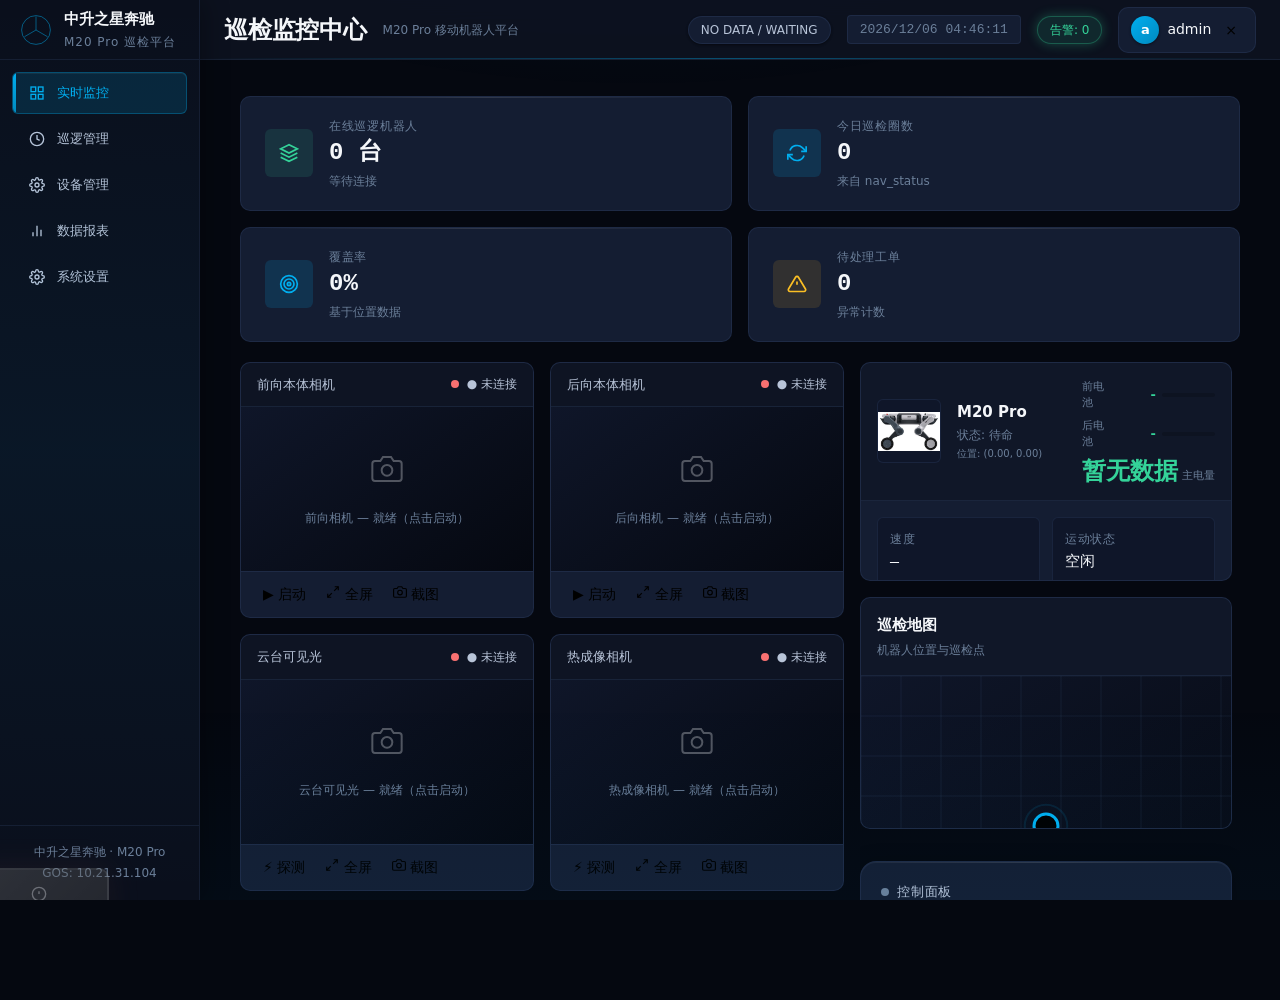
==== commit d10bf279: "feat: 移除登录页面，默认admin账户直接进入首页" ====
--- a/web/index.html
+++ b/web/index.html
@@ -9,36 +9,8 @@
 <script src="js/components/toast.js"></script>
 </head>
 <body>
-<!-- 登录覆盖层 -->
-<div class="login-overlay" id="login-overlay">
-  <div class="login-box">
-    <div class="login-brand">
-      <svg class="brand-star" viewBox="0 0 100 100" aria-label="Mercedes-Benz 三叉星徽" role="img">
-        <circle cx="50" cy="50" r="45"/>
-        <path d="M50 50 L50 8 M50 50 L14 71 M50 50 L86 71"/>
-      </svg>
-      <div class="login-brand-text">
-        <strong>中升之星奔驰</strong>
-        <small>M20 Pro 巡检巡逻机器人管理平台</small>
-      </div>
-    </div>
-    <div class="login-error" id="login-error"></div>
-    <form id="login-form" autocomplete="off">
-      <label for="login-username">用户名</label>
-      <input type="text" id="login-username" placeholder="请输入用户名" required autocomplete="username">
-      <label for="login-password">密码</label>
-      <input type="password" id="login-password" placeholder="请输入密码" required autocomplete="current-password">
-      <button type="submit">登录系统</button>
-    </form>
-    <div class="login-footer">
-      管理员账号: admin<br>
-      测试密码: 123456
-    </div>
-  </div>
-</div>
-
 <!-- 主应用 -->
-<div class="app" id="main-app" style="display:none" role="main">
+<div class="app" id="main-app" role="main">
   <!-- 状态更新区域（无障碍） -->
   <div id="live-region" aria-live="polite" aria-atomic="true" class="sr-only" style="position:absolute;width:1px;height:1px;overflow:hidden;clip:rect(0,0,0,0)"></div>
   <!-- 侧边栏 -->
